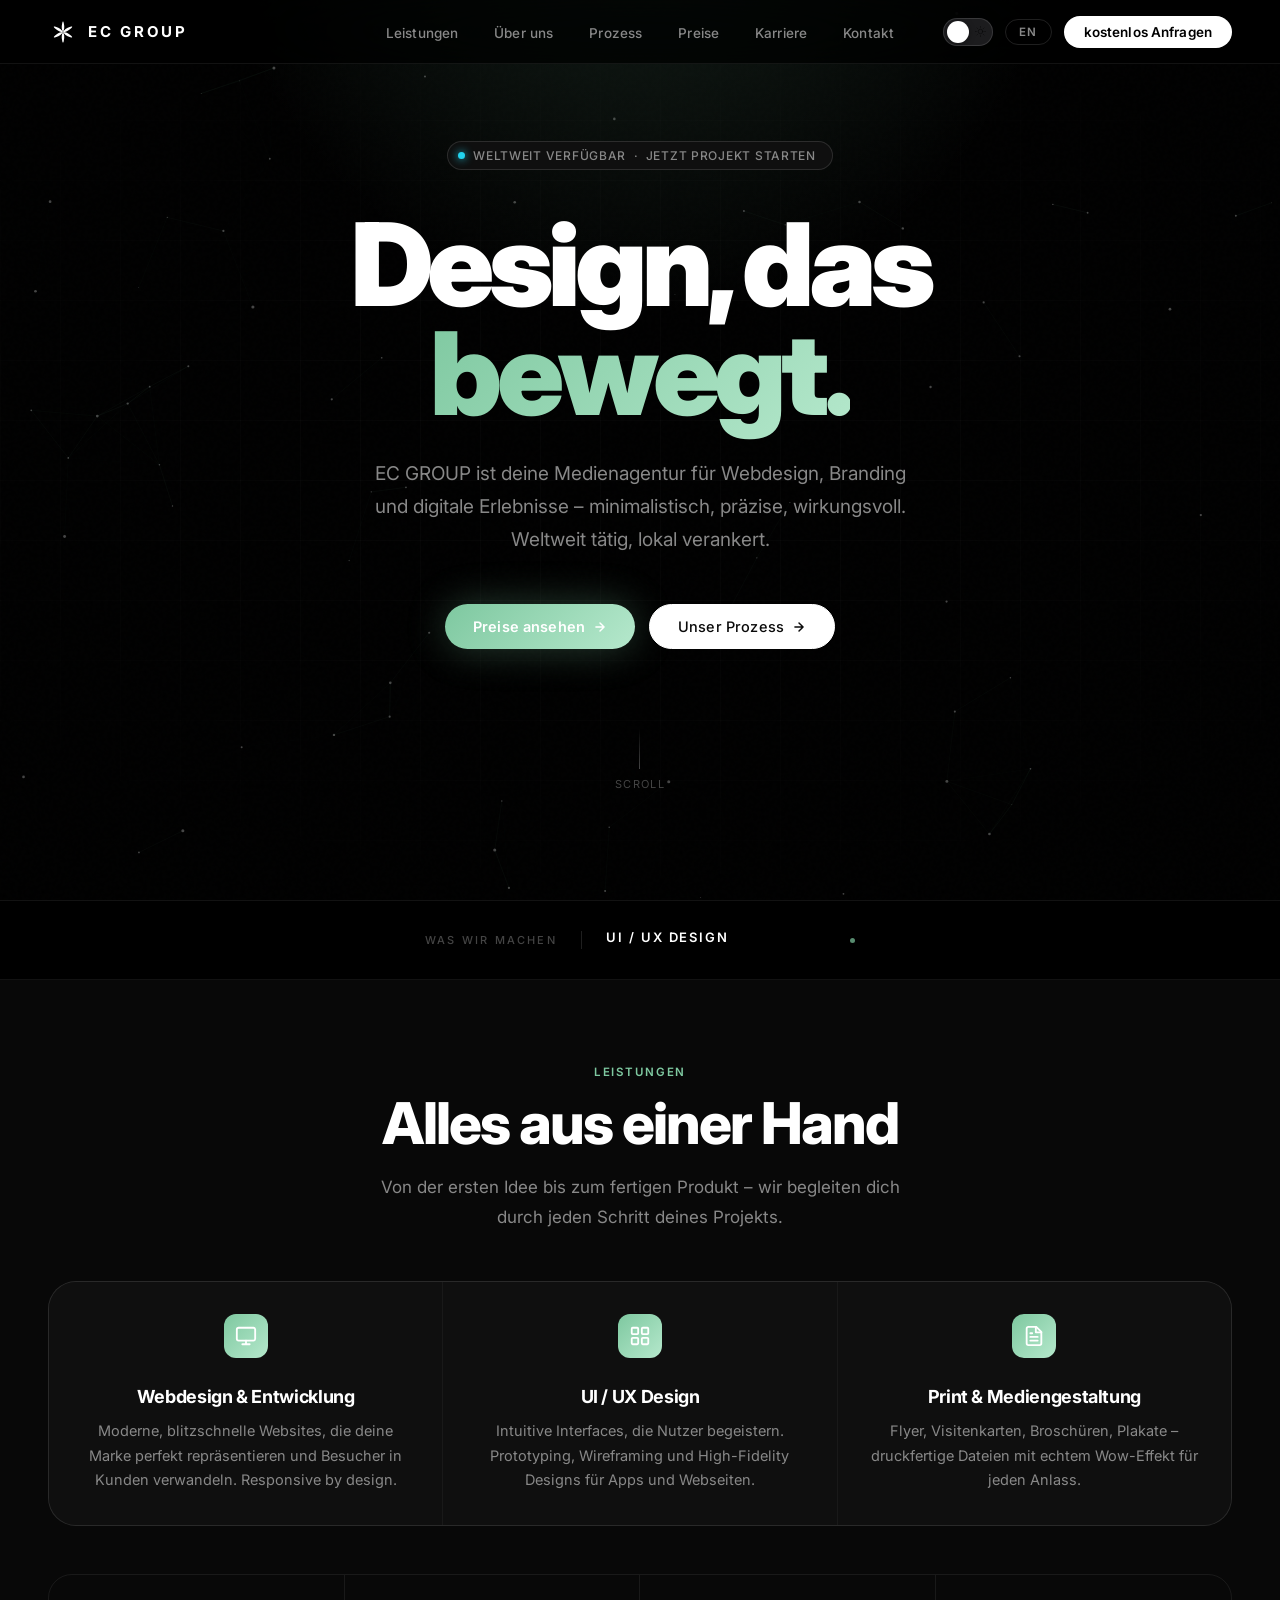
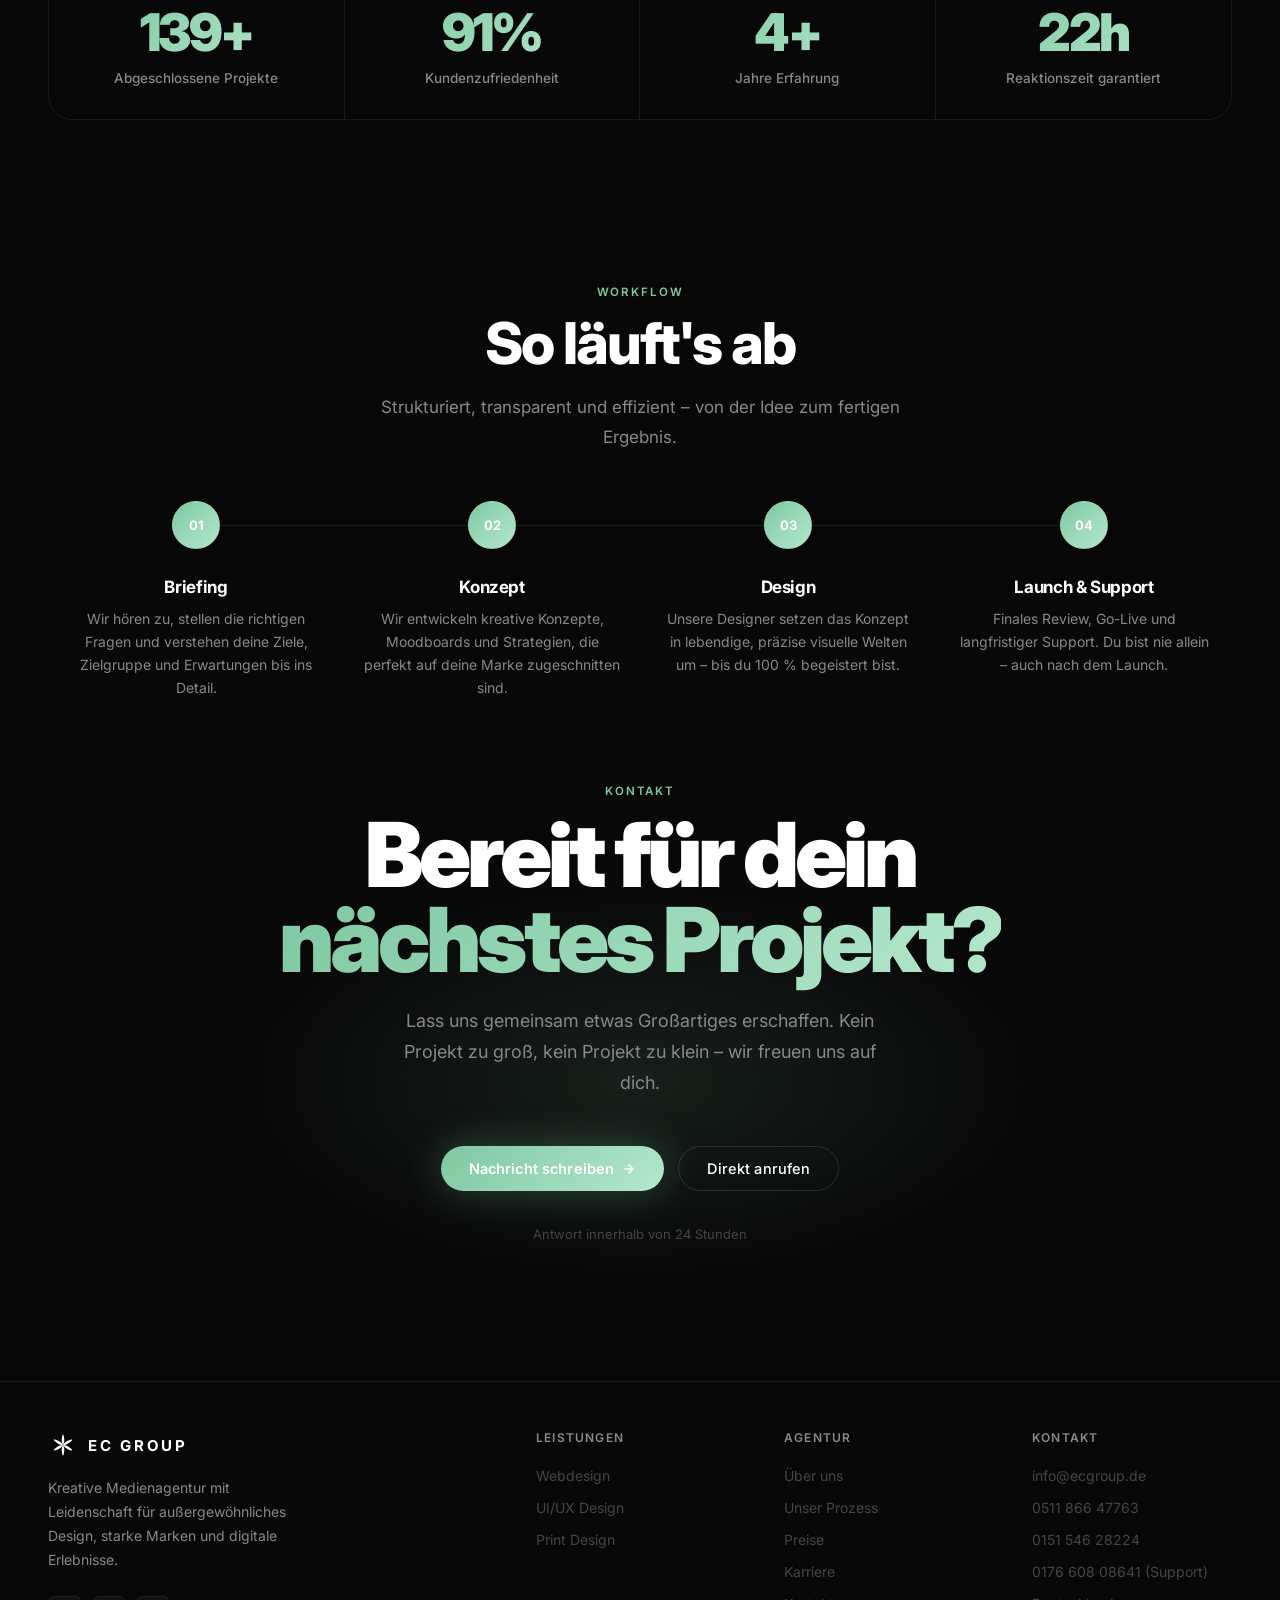
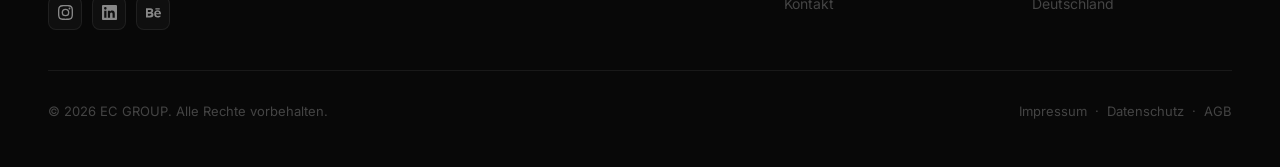
==== index.html @ 9dcc4865 "Fix cta-glow position:absolute on all remaining pages Same bug as prozess.html: .cta-section > * { p" ====
<!DOCTYPE html>
<html lang="de">
<head>
  <meta charset="UTF-8">
  <meta name="viewport" content="width=device-width, initial-scale=1.0">
  <title>EC GROUP – Kreative Medienagentur</title>
  <link rel="preconnect" href="https://fonts.googleapis.com">
  <link rel="preconnect" href="https://fonts.gstatic.com" crossorigin>
  <link href="https://fonts.googleapis.com/css2?family=Inter:ital,opsz,wght@0,14..32,300;0,14..32,400;0,14..32,500;0,14..32,600;0,14..32,700;0,14..32,800;0,14..32,900;1,14..32,400&display=swap" rel="stylesheet">
  <style>
    :root {
      --bg:        #000000;
      --bg2:       #080808;
      --surface:   #0f0f0f;
      --surface2:  #161616;
      --border:    rgba(255,255,255,0.07);
      --border2:   rgba(255,255,255,0.12);
      --text:      #ffffff;
      --text2:     #888888;
      --text3:     #444444;
      --accent:    #7ec8a0;
      --accent2:   #b5e8cc;
      --gradient:  linear-gradient(135deg, #7ec8a0 0%, #b5e8cc 100%);
      --glow:      rgba(126,200,160,0.15);
    }

    *, *::before, *::after { margin: 0; padding: 0; box-sizing: border-box; }
    html { scroll-behavior: smooth; font-size: 16px; }

    body {
      font-family: 'Inter', -apple-system, BlinkMacSystemFont, sans-serif;
      background: var(--bg);
      color: var(--text);
      overflow-x: hidden;
      min-width: 320px;
      -webkit-font-smoothing: antialiased;
    }

    /* ─── NAV ─────────────────────────────────────────────── */
    nav {
      position: fixed; top: 0; left: 0; right: 0; z-index: 1000;
      display: flex; align-items: center; justify-content: space-between;
      padding: 0 48px; height: 64px;
      background: rgba(0,0,0,0.75);
      backdrop-filter: blur(24px) saturate(180%);
      -webkit-backdrop-filter: blur(24px) saturate(180%);
      border-bottom: 1px solid var(--border);
      transition: background 0.3s ease;
    }

    .nav-logo {
      display: flex; align-items: center; gap: 10px;
      text-decoration: none; color: var(--text);
    }
    .nav-logo-icon { width: 30px; height: 30px; flex-shrink: 0; }
    .nav-logo-text {
      font-size: 15px; font-weight: 700;
      letter-spacing: 0.18em; text-transform: uppercase;
    }

    .nav-links {
      display: flex; gap: 36px; list-style: none;
      position: absolute; left: 50%; transform: translateX(-50%);
    }
    .nav-links a {
      color: var(--text2); text-decoration: none;
      font-size: 13.5px; font-weight: 500; letter-spacing: 0.01em;
      transition: color 0.2s;
    }
    .nav-links a:hover { color: var(--text); }

    .nav-right { display: flex; align-items: center; gap: 12px; }

    .nav-cta {
      display: inline-flex; align-items: center; gap: 6px;
      background: var(--text); color: var(--bg);
      padding: 8px 20px; border-radius: 999px;
      font-size: 13.5px; font-weight: 600; letter-spacing: 0.01em;
      text-decoration: none; transition: opacity 0.2s;
    }
    .nav-cta:hover { opacity: 0.85; }

    /* ─── HERO ────────────────────────────────────────────── */
    .hero {
      min-height: 100vh; display: flex; flex-direction: column;
      align-items: center; justify-content: center;
      text-align: center; padding: 96px 48px 64px;
      position: relative; overflow: hidden;
    }

    .hero-noise {
      position: absolute; inset: 0; pointer-events: none;
      background-image: url("data:image/svg+xml,%3Csvg viewBox='0 0 256 256' xmlns='http://www.w3.org/2000/svg'%3E%3Cfilter id='noise'%3E%3CfeTurbulence type='fractalNoise' baseFrequency='0.9' numOctaves='4' stitchTiles='stitch'/%3E%3C/filter%3E%3Crect width='100%25' height='100%25' filter='url(%23noise)' opacity='0.03'/%3E%3C/svg%3E");
      opacity: 0.4;
    }

    .hero-glow {
      position: absolute; top: -20%; left: 50%; transform: translateX(-50%);
      width: 900px; height: 500px; pointer-events: none;
      background: radial-gradient(ellipse at 50% 0%, rgba(126,200,160,0.18) 0%, transparent 70%);
    }

    .hero-grid-lines {
      position: absolute; inset: 0; pointer-events: none;
      background-image:
        linear-gradient(rgba(255,255,255,0.02) 1px, transparent 1px),
        linear-gradient(90deg, rgba(255,255,255,0.02) 1px, transparent 1px);
      background-size: 60px 60px;
      mask-image: radial-gradient(ellipse 80% 60% at 50% 50%, black 30%, transparent 100%);
    }

    .hero-badge {
      position: relative; z-index: 1;
      display: inline-flex; align-items: center; gap: 8px;
      background: var(--surface); border: 1px solid var(--border2);
      border-radius: 999px; padding: 6px 16px 6px 10px;
      font-size: 12px; font-weight: 500; color: var(--text2);
      letter-spacing: 0.06em; text-transform: uppercase;
      margin-bottom: 40px;
    }
    .badge-dot {
      width: 7px; height: 7px; border-radius: 50%; background: #22d3ee;
      box-shadow: 0 0 8px #22d3ee;
      animation: blink 2.5s ease-in-out infinite;
    }
    @keyframes blink { 0%,100% { opacity: 1; } 50% { opacity: 0.3; } }

    .hero h1 {
      position: relative; z-index: 1;
      font-size: clamp(52px, 9vw, 130px);
      font-weight: 900; line-height: 0.95;
      letter-spacing: -0.045em;
      margin-bottom: 28px;
    }

    .gradient-text {
      background: var(--gradient);
      -webkit-background-clip: text; -webkit-text-fill-color: transparent;
      background-clip: text;
    }

    .hero-sub {
      position: relative; z-index: 1;
      font-size: clamp(16px, 1.8vw, 19px); color: var(--text2);
      max-width: 560px; line-height: 1.75;
      margin-bottom: 48px; font-weight: 400;
    }

    .hero-actions {
      position: relative; z-index: 1;
      display: flex; gap: 14px; flex-wrap: wrap; justify-content: center;
    }

    .btn-primary {
      display: inline-flex; align-items: center; gap: 8px;
      background: var(--gradient); color: #fff;
      border: none; padding: 13px 28px; border-radius: 999px;
      font-size: 14.5px; font-weight: 600; letter-spacing: 0.01em;
      cursor: pointer; text-decoration: none;
      transition: opacity 0.2s, transform 0.2s;
      box-shadow: 0 0 40px rgba(126,200,160,0.3);
    }
    .btn-primary:hover { opacity: 0.85; transform: translateY(-2px); }

    .btn-ghost {
      display: inline-flex; align-items: center; gap: 8px;
      background: transparent; color: var(--text);
      border: 1px solid var(--border2); padding: 13px 28px; border-radius: 999px;
      font-size: 14.5px; font-weight: 500; letter-spacing: 0.01em;
      cursor: pointer; text-decoration: none;
      transition: border-color 0.2s, transform 0.2s;
    }
    .btn-ghost:hover { border-color: rgba(255,255,255,0.35); transform: translateY(-2px); }

    .hero-scroll {
      position: relative; z-index: 1;
      margin-top: 80px; display: flex; flex-direction: column;
      align-items: center; gap: 8px; color: var(--text3);
      font-size: 11px; letter-spacing: 0.12em; text-transform: uppercase;
    }
    .scroll-line {
      width: 1px; height: 40px;
      background: linear-gradient(to bottom, transparent, var(--text3));
      animation: scroll-pulse 2s ease-in-out infinite;
    }
    @keyframes scroll-pulse { 0%,100% { opacity: 0.5; } 50% { opacity: 1; } }

    /* ─── SERVICE CYCLER ─────────────────────────────────── */
    .service-cycler {
      border-top: 1px solid var(--border);
      border-bottom: 1px solid var(--border);
      padding: 28px 48px;
      background: var(--bg);
      display: flex; align-items: center; justify-content: center; gap: 24px;
    }
    .cycler-label {
      font-size: 11px; font-weight: 500; letter-spacing: 0.2em;
      text-transform: uppercase; color: var(--text3); flex-shrink: 0;
    }
    .cycler-divider {
      width: 1px; height: 18px; background: var(--border2); flex-shrink: 0;
    }
    .cycler-stage {
      height: 22px; overflow: visible; position: relative; min-width: 220px;
      perspective: 400px;
    }
    .cycler-word {
      position: absolute; left: 0; right: 0;
      font-size: 13px; font-weight: 600; letter-spacing: 0.15em;
      text-transform: uppercase; color: var(--text);
      opacity: 0; transform: translateZ(-80px) scale(0.6);
      transition: opacity 0.55s ease, transform 0.55s ease;
    }
    .cycler-word.active {
      opacity: 1; transform: translateZ(0) scale(1);
    }
    .cycler-word.exit {
      opacity: 0; transform: translateZ(-80px) scale(0.6);
    }
    .cycler-dot {
      width: 5px; height: 5px; border-radius: 50%;
      background: var(--accent); flex-shrink: 0; opacity: 0.7;
    }

    /* ─── SECTIONS COMMON ─────────────────────────────────── */
    .section { padding: 80px 48px; }
    .section-dark { background: var(--bg2); }

    .section-label {
      display: inline-block; font-size: 11.5px; font-weight: 600;
      letter-spacing: 0.16em; text-transform: uppercase; color: var(--accent);
      margin-bottom: 14px;
    }

    .section-title {
      font-size: clamp(34px, 4.5vw, 60px); font-weight: 800;
      letter-spacing: -0.035em; line-height: 1.05; margin-bottom: 20px;
    }
    .section-sub {
      font-size: 17px; color: var(--text2);
      max-width: 560px; line-height: 1.75;
    }
    .section-header { margin-bottom: 48px; }
    .section-header.center { text-align: center; }
    .section-header.center .section-sub { margin: 0 auto; }

    /* ─── SERVICES ────────────────────────────────────────── */
    .services-grid {
      display: grid;
      grid-template-columns: repeat(3, 1fr);
      gap: 1px;
      background: var(--border);
      border: 1px solid var(--border);
      border-radius: 28px;
      overflow: hidden;
    }

    .service-card {
      background: var(--surface); padding: 32px;
      transition: background 0.25s;
      text-align: center;
    }
    .service-card:hover { background: var(--surface2); }

    .svc-icon {
      width: 44px; height: 44px; border-radius: 12px;
      background: var(--gradient); margin-bottom: 28px;
      display: flex; align-items: center; justify-content: center;
      margin-left: auto; margin-right: auto;
    }
    .svc-icon svg {
      width: 22px; height: 22px;
      stroke: #fff; fill: none; stroke-width: 2;
      stroke-linecap: round; stroke-linejoin: round;
    }
    .service-card h3 {
      font-size: 18px; font-weight: 700; letter-spacing: -0.02em;
      margin-bottom: 12px;
    }
    .service-card p {
      font-size: 14.5px; color: var(--text2); line-height: 1.7;
    }

    .svc-dots { display: none; }

    /* ─── STATS ───────────────────────────────────────────── */
    .stats-row {
      display: grid; grid-template-columns: repeat(4, 1fr);
      border: 1px solid var(--border); border-radius: 24px;
      overflow: hidden; margin-top: 48px;
    }
    .stat-box {
      padding: 32px; text-align: center;
      border-right: 1px solid var(--border);
    }
    .stat-box:last-child { border-right: none; }
    .stat-num {
      display: block; font-size: 52px; font-weight: 900;
      letter-spacing: -0.05em; line-height: 1;
      background: var(--gradient); -webkit-background-clip: text;
      -webkit-text-fill-color: transparent; background-clip: text;
      margin-bottom: 8px;
    }
    .stat-lbl { font-size: 13.5px; color: var(--text2); font-weight: 500; }

    /* ─── ABOUT ───────────────────────────────────────────── */
    .about-wrap {
      display: grid; grid-template-columns: 1fr 1fr;
      gap: 64px; align-items: center;
    }

    .about-visual {
      aspect-ratio: 1; border-radius: 32px;
      background: var(--surface); border: 1px solid var(--border);
      display: flex; align-items: center; justify-content: center;
      position: relative; overflow: hidden;
    }
    .about-glow {
      position: absolute; inset: 0;
      background: radial-gradient(circle at 50% 50%, var(--glow), transparent 70%);
    }
    .about-logo-big {
      position: relative; z-index: 1;
      animation: spin-slow 30s linear infinite;
    }
    @keyframes spin-slow { to { transform: rotate(360deg); } }

    .checkmark-list { list-style: none; margin-top: 36px; }
    .checkmark-list li {
      display: flex; align-items: flex-start; gap: 14px;
      padding: 15px 0; border-bottom: 1px solid var(--border);
      font-size: 15px; color: var(--text2); line-height: 1.5;
    }
    .checkmark-list li:last-child { border-bottom: none; }
    .check-icon {
      flex-shrink: 0; width: 20px; height: 20px; border-radius: 50%;
      background: var(--gradient); display: flex; align-items: center; justify-content: center;
      margin-top: 1px;
    }
    .check-icon svg { width: 10px; height: 10px; stroke: #fff; fill: none; stroke-width: 3; }

    /* ─── PROCESS ─────────────────────────────────────────── */
    .process-row {
      display: grid; grid-template-columns: repeat(4, 1fr);
      position: relative; gap: 0;
    }
    .process-line {
      position: absolute; top: 24px;
      left: calc(12.5%); right: calc(12.5%);
      height: 1px; background: var(--border); z-index: 0;
    }
    .process-step { text-align: center; padding: 0 20px; }
    .step-num {
      width: 48px; height: 48px; border-radius: 50%;
      border: 1px solid var(--border2); background: var(--bg2);
      display: flex; align-items: center; justify-content: center;
      margin: 0 auto 28px; font-size: 13px; font-weight: 700;
      position: relative; z-index: 1; transition: all 0.3s;
    }
    .step-num.lit { background: var(--gradient); border-color: transparent; }
    .process-step:hover .step-num { background: var(--gradient); border-color: transparent; }
    .process-step h3 { font-size: 17px; font-weight: 700; margin-bottom: 10px; letter-spacing: -0.02em; }
    .process-step p { font-size: 14px; color: var(--text2); line-height: 1.65; }

    /* ─── PORTFOLIO TEASER ────────────────────────────────── */
    .portfolio-grid {
      display: grid; grid-template-columns: repeat(3, 1fr);
      gap: 16px;
    }
    .portfolio-card {
      border-radius: 20px; overflow: hidden; position: relative;
      background: var(--surface); border: 1px solid var(--border);
      aspect-ratio: 4/3; display: flex; align-items: flex-end;
      transition: transform 0.3s, border-color 0.3s;
    }
    .portfolio-card:hover { transform: translateY(-4px); border-color: var(--border2); }
    .portfolio-card-bg {
      position: absolute; inset: 0;
      display: flex; align-items: center; justify-content: center;
    }
    .portfolio-card-overlay {
      position: absolute; inset: 0;
      background: linear-gradient(to top, rgba(0,0,0,0.85) 0%, transparent 60%);
    }
    .portfolio-card-info {
      position: relative; z-index: 1; padding: 24px;
    }
    .portfolio-card-info h3 { font-size: 16px; font-weight: 700; margin-bottom: 4px; }
    .portfolio-card-info span { font-size: 12.5px; color: var(--text2); }

    .port-icon { opacity: 0.06; }
    .port-icon svg { width: 180px; height: 180px; }

    /* Colored bg accents per card */
    .pc1 {
      background: #0f0c29;
      background-image: url('https://image.thum.io/get/width/1200/crop/800/https://kelneo.de');
      background-size: cover;
      background-position: center top;
    }
    .pc2 {
      background: #0a0a0a;
      background-image: url('https://image.thum.io/get/width/1200/crop/800/https://okeymate.app');
      background-size: cover;
      background-position: center top;
    }
    .pc3 {
      background: #050505;
      background-image: url('https://s.wordpress.com/mshots/v1/https%3A%2F%2Feneshome-arch.github.io%2Fec-group%2F?w=1200&h=800');
      background-size: cover;
      background-position: center top;
    }
    .pc4 {
      background: #0a0a0a;
      background-image: url('https://s.wordpress.com/mshots/v1/https%3A%2F%2Feneshome-arch.github.io%2Fmayca-webseite%2F?w=1200&h=800');
      background-size: cover;
      background-position: center top;
    }
    .pc5 { background: linear-gradient(135deg, #050b0f, #0a1628); }
    .pc6 { background: linear-gradient(135deg, #0f0a0a, #1a0d0d); }

    /* ─── CTA BANNER ──────────────────────────────────────── */
    .cta-banner {
      text-align: center; position: relative; overflow: hidden;
      padding: 0px 48px 88px;
    }
    .cta-glow {
      position: absolute !important; top: 50%; left: 50%; transform: translate(-50%,-50%);
      width: 800px; height: 400px; pointer-events: none;
      background: radial-gradient(ellipse at center, rgba(126,200,160,0.12), transparent 70%);
    }
    .cta-banner > * { position: relative; z-index: 1; }
    .cta-banner h2 {
      font-size: clamp(44px, 7vw, 96px); font-weight: 900;
      letter-spacing: -0.045em; line-height: 0.95; margin-bottom: 24px;
    }
    .cta-banner p {
      font-size: 18px; color: var(--text2); max-width: 480px;
      margin: 0 auto 48px; line-height: 1.7;
    }
    .cta-btns { display: flex; gap: 14px; justify-content: center; flex-wrap: wrap; }
    .cta-hint {
      margin-top: 32px !important;
      font-size: 13px !important; color: var(--text3) !important;
      max-width: none !important;
    }

    /* ─── FOOTER ──────────────────────────────────────────── */
    footer {
      border-top: 1px solid var(--border); background: var(--bg2);
      padding: 48px;
    }
    .footer-top {
      display: grid; grid-template-columns: 2.2fr 1fr 1fr 1fr;
      gap: 48px; margin-bottom: 40px;
    }
    .footer-brand-desc {
      font-size: 14px; color: var(--text2); line-height: 1.7;
      margin-top: 16px; max-width: 260px;
    }
    .footer-socials { display: flex; gap: 10px; margin-top: 24px; }
    .social-link {
      width: 34px; height: 34px; border-radius: 8px;
      border: 1px solid var(--border); background: var(--surface);
      display: flex; align-items: center; justify-content: center;
      color: var(--text2); text-decoration: none;
      transition: border-color 0.2s, color 0.2s;
    }
    .social-link:hover { border-color: var(--border2); color: var(--text); }
    .social-link svg { width: 15px; height: 15px; fill: currentColor; }

    .footer-col-title {
      font-size: 12px; font-weight: 600; letter-spacing: 0.1em;
      text-transform: uppercase; color: var(--text2); margin-bottom: 20px;
    }
    .footer-col ul { list-style: none; }
    .footer-col li { margin-bottom: 12px; }
    .footer-col a {
      color: var(--text3); text-decoration: none; font-size: 14px;
      transition: color 0.2s;
    }
    .footer-col a:hover { color: var(--text); }

    .footer-bottom {
      border-top: 1px solid var(--border); padding-top: 32px;
      display: flex; justify-content: space-between; align-items: center;
    }
    .footer-bottom p { font-size: 13px; color: var(--text3); }
    .footer-bottom a { color: var(--text3); text-decoration: none; transition: color 0.2s; }
    .footer-bottom a:hover { color: var(--text); }

    /* ─── SCROLL ANIMATIONS ───────────────────────────────── */
    .reveal {
      opacity: 0; transform: translateY(28px);
      transition: opacity 0.7s ease, transform 0.7s ease;
    }
    .reveal.in { opacity: 1; transform: none; }
    .reveal-delay-1 { transition-delay: 0.1s; }
    .reveal-delay-2 { transition-delay: 0.2s; }
    .reveal-delay-3 { transition-delay: 0.3s; }
    .reveal-delay-4 { transition-delay: 0.4s; }
    .reveal-delay-5 { transition-delay: 0.5s; }
    .reveal-delay-6 { transition-delay: 0.6s; }

    /* ─── MOBILE ──────────────────────────────────────────── */
    @media (max-width: 900px) {
      nav { padding: 0 24px; }
      .nav-links { display: none; }
      .nav-hamburger { display: flex !important; }
      .nav-cta { display: none; }
      .section { padding: 60px 24px; }
      .hero { padding: 80px 24px 48px; }
      .services-grid {
        display: flex;
        flex-direction: row;
        gap: 0;
        background: none;
        border: none;
        border-radius: 0;
        overflow-x: auto;
        scroll-snap-type: x mandatory;
        -webkit-overflow-scrolling: touch;
        scrollbar-width: none;
        padding: 0 20px 4px;
        width: 100vw;
        position: relative;
        left: 50%;
        transform: translateX(-50%);
      }
      .services-grid::-webkit-scrollbar { display: none; }
      .service-card {
        flex: 0 0 calc(100vw - 60px);
        scroll-snap-align: center;
        border: 1px solid var(--border);
        border-radius: 20px;
        margin-right: 12px;
        padding: 28px 24px;
        opacity: 0;
        transform: translateX(32px);
        transition: opacity 0.5s ease, transform 0.5s ease, background 0.25s;
      }
      .service-card:last-child { margin-right: 20px; }
      .service-card.svc-visible {
        opacity: 1;
        transform: translateX(0);
      }
      .service-card.svc-visible:nth-child(2) { transition-delay: 0.1s; }
      .service-card.svc-visible:nth-child(3) { transition-delay: 0.2s; }
      .svc-dots {
        display: flex;
        justify-content: center;
        gap: 7px;
        margin-top: 20px;
      }
      .svc-dot {
        width: 6px; height: 6px; border-radius: 50%;
        background: var(--border2);
        transition: background 0.3s, width 0.3s, box-shadow 0.3s;
        cursor: pointer;
      }
      .svc-dot.active {
        width: 20px;
        border-radius: 3px;
        background: linear-gradient(90deg, #7ec8a0, #b5e8cc);
        box-shadow: 0 0 8px rgba(126,200,160,0.5);
      }
      .stats-row { grid-template-columns: repeat(2,1fr); }
      .stat-box:nth-child(2) { border-right: none; }
      .stat-box:nth-child(1),
      .stat-box:nth-child(2) { border-bottom: 1px solid var(--border); }
      .about-wrap { grid-template-columns: 1fr; gap: 48px; }
      .process-row { grid-template-columns: 1fr 1fr; gap: 48px; }
      .process-line { display: none; }
      .portfolio-grid { grid-template-columns: 1fr 1fr; }
      .footer-top { grid-template-columns: 1fr 1fr; }
      .footer-bottom { flex-direction: column; gap: 12px; text-align: center; }
      footer { padding: 40px 24px 24px; }
      .cta-banner { padding: 64px 24px; }
      .service-cycler { padding: 20px 24px; gap: 16px; }
      .cycler-label { font-size: 10px; letter-spacing: 0.14em; }
      .cycler-stage { min-width: 180px; }
    }
    @media (max-width: 540px) {
      body { overflow-x: hidden; }
      .portfolio-grid { grid-template-columns: 1fr; }
      .footer-top { grid-template-columns: 1fr; }
      /* Stats: 2×2 grid on mobile */
      .stats-row { grid-template-columns: repeat(2, 1fr); }
      .stat-box { border-right: 1px solid var(--border) !important; border-bottom: none !important; }
      .stat-box:nth-child(2) { border-right: none !important; }
      .stat-box:nth-child(1),
      .stat-box:nth-child(2) { border-bottom: 1px solid var(--border) !important; }
      .stat-box:last-child { border-right: 1px solid var(--border) !important; }
      nav { padding: 0 16px; }
      .section { padding: 48px 20px; }
      .hero { padding: 80px 20px 40px; }
      .section-title { font-size: clamp(24px, 7vw, 34px); }
      .section-sub { font-size: 15px; }
      .stat-num { font-size: 36px; }
      .stat-box { padding: 20px 12px; }
      .stat-lbl { font-size: 12px; }
      .process-row { grid-template-columns: 1fr; gap: 28px; }
      .process-step { padding: 0 8px; }
      .service-card { padding: 22px 18px; }
      .cta-banner { padding: 48px 20px; }
      .cta-banner h2 { font-size: clamp(32px, 9vw, 48px); }
      .cta-banner p { font-size: 15px; margin-bottom: 32px; }
      .cta-btns { flex-direction: column; align-items: center; gap: 10px; }
      .btn-primary, .btn-ghost { width: 100%; max-width: 280px; text-align: center; padding: 14px 20px; justify-content: center; }
      .hero-actions { flex-direction: column; align-items: center; gap: 10px; width: 100%; }
      .hero-actions .btn-primary,
      .hero-actions .btn-ghost { width: 100%; max-width: 300px; justify-content: center; text-align: center; }
      footer { padding: 32px 20px 20px; }
      .footer-top { gap: 28px; }
      .ticker-item { padding: 0 20px; }
      .ticker::before, .ticker::after { width: 40px; }
      .portfolio-card { aspect-ratio: 3/2; }
      /* Service cycler: hide label on very small screens */
      .service-cycler { padding: 14px 20px; gap: 10px; }
      .cycler-label, .cycler-divider { display: none; }
      .cycler-stage { min-width: 0; width: 100%; text-align: center; }
    }

    @media (max-width: 390px) {
      .hero h1 { letter-spacing: -0.035em; }
      .stat-num { font-size: 30px; }
      .stat-lbl { font-size: 11px; }
      .stat-box { padding: 16px 8px; }
      .footer-top { gap: 20px; }
    }

    @media (hover: none) {
      .btn-primary:hover, .btn-ghost:hover { transform: none; }
      .portfolio-card:hover { transform: none; }
      .service-card:hover { background: var(--surface); }
      .process-step:hover .step-num { background: var(--bg2); border-color: var(--border2); }
      .process-step:hover .step-num.lit { background: var(--gradient); border-color: transparent; }
    }

    /* ─── HERO CANVAS ─────────────────────────────────── */
    #heroCanvas {
      position: absolute; inset: 0;
      width: 100%; height: 100%;
      pointer-events: none; z-index: 0;
      opacity: 0.6;
    }

    /* ─── PORTFOLIO OVERLAY ───────────────────────────── */
    .portfolio-card::after {
      content: 'Projekt ansehen ↗';
      position: absolute; inset: 0; z-index: 4;
      display: flex; align-items: center; justify-content: center;
      font-size: 13px; font-weight: 600; letter-spacing: 0.08em;
      color: #fff; text-transform: uppercase;
      background: rgba(126,200,160,0.18);
      backdrop-filter: blur(6px);
      opacity: 0;
      transition: opacity 0.35s;
    }
    .portfolio-card:hover::after { opacity: 1; }

    /* ─── LIGHT THEME ─────────────────────────────────── */
    [data-theme="light"] {
      --bg: #f0faf5; --bg2: #e3f5eb; --surface: #d4eddf; --surface2: #c5e6d3;
      --border: rgba(0,80,40,0.1); --border2: rgba(0,80,40,0.18);
      --text: #0a2118; --text2: #3a6b52; --text3: #7aab90;
      --glow: rgba(126,200,160,0.12);
    }
    [data-theme="light"] nav { background: rgba(240,250,245,0.88) !important; border-bottom-color: rgba(0,80,40,0.1); }
    [data-theme="light"] .nav-cta { background: #0a0a0a; color: #fff; }
    [data-theme="light"] .nav-logo-icon path,
    [data-theme="light"] .about-logo-big path,
    [data-theme="light"] footer .nav-logo-icon path { fill: #0a0a0a; }
    [data-theme="light"] .nav-logo-text { color: #0a0a0a; }
    [data-theme="light"] .nav-links a { color: #555; }
    [data-theme="light"] .portfolio-card::after { color: #fff; }
    [data-theme="light"] .hero-scroll { color: #aaa; }
    [data-theme="light"] .scroll-line { background: linear-gradient(to bottom, transparent, #aaa); }
    [data-theme="light"] footer p,
    [data-theme="light"] footer a { color: #999; }
    [data-theme="light"] footer a:hover { color: #0a0a0a; }
    [data-theme="light"] .hero-grid-lines {
      background-image: linear-gradient(rgba(0,0,0,0.04) 1px,transparent 1px),linear-gradient(90deg,rgba(0,0,0,0.04) 1px,transparent 1px);
    }
    [data-theme="light"] .btn-ghost { color: #0a0a0a; border-color: rgba(0,0,0,0.2); }
    [data-theme="light"] .btn-ghost:hover { border-color: rgba(0,0,0,0.45); }
    [data-theme="light"] .service-cycler { background: var(--bg); border-color: var(--border); }
    [data-theme="light"] .social-link { background: var(--surface); border-color: var(--border); }

    /* ─── TOGGLE SWITCH ────────────────────────────────── */
    .theme-toggle { cursor: pointer; display: flex; align-items: center; }
    .theme-toggle input { display: none; }
    .toggle-track {
      width: 50px; height: 28px; background: #1c1c1e;
      border: 1.5px solid rgba(255,255,255,0.13); border-radius: 999px;
      position: relative; transition: background 0.35s, border-color 0.35s;
      display: flex; align-items: center;
    }
    .toggle-thumb {
      width: 22px; height: 22px; border-radius: 50%; background: #fff;
      position: absolute; left: 3px;
      transition: transform 0.35s cubic-bezier(.34,1.56,.64,1);
      box-shadow: 0 1px 6px rgba(0,0,0,0.4);
    }
    .theme-toggle input:checked ~ .toggle-track { background: #e5e5ea; border-color: rgba(0,0,0,0.1); }
    .theme-toggle input:checked ~ .toggle-track .toggle-thumb { transform: translateX(21px); background: #1c1c1e; }
    .toggle-icons {
      position: absolute; inset: 0; display: flex; align-items: center;
      justify-content: space-between; padding: 0 6px; pointer-events: none;
    }
    .t-moon { width: 11px; height: 11px; stroke: rgba(255,255,255,0.6); fill: none; stroke-width: 2; stroke-linecap: round; }
    .t-sun  { width: 11px; height: 11px; stroke: rgba(0,0,0,0.45);      fill: none; stroke-width: 2; stroke-linecap: round; }
  
    /* ─── LANG TOGGLE ────────────────────────────────── */
    .lang-toggle {
      background: transparent; border: 1px solid var(--border2);
      color: var(--text2); padding: 5px 13px; border-radius: 999px;
      font-size: 11.5px; font-weight: 600; letter-spacing: 0.1em;
      cursor: pointer; transition: color 0.2s, border-color 0.2s;
      font-family: inherit;
    }
    .lang-toggle:hover { color: var(--text); border-color: var(--text3); }

    /* ─── MOBILE MENU ─────────────────────────────────── */
    .nav-hamburger {
      display: none;
      flex-direction: column;
      justify-content: center;
      align-items: flex-end;
      gap: 5px;
      cursor: pointer;
      background: var(--surface);
      border: 1px solid var(--border2);
      padding: 9px 10px;
      border-radius: 10px;
      position: relative;
      transition: box-shadow 0.25s, border-color 0.25s, background 0.25s;
      overflow: hidden;
    }
    .nav-hamburger::after {
      content: "";
      position: absolute;
      inset: 0;
      background: var(--gradient);
      opacity: 0;
      transition: opacity 0.25s;
      border-radius: inherit;
      z-index: 0;
    }
    .nav-hamburger:hover {
      border-color: transparent;
      box-shadow: 0 0 18px rgba(126,200,160,0.45), 0 0 4px rgba(126,200,160,0.2);
    }
    .nav-hamburger:hover::after { opacity: 0.12; }
    .nav-hamburger span {
      display: block;
      height: 1.5px;
      background: linear-gradient(90deg, #7ec8a0, #b5e8cc);
      border-radius: 2px;
      transition: transform 0.32s cubic-bezier(.16,1,.3,1), opacity 0.25s, width 0.25s;
      transform-origin: center;
      position: relative;
      z-index: 1;
    }
    .nav-hamburger span:nth-child(1) { width: 14px; }
    .nav-hamburger span:nth-child(2) { width: 22px; }
    .nav-hamburger span:nth-child(3) { width: 18px; }
    .nav-hamburger:hover span { width: 22px; }
    .nav-hamburger.open span:nth-child(1) { width: 22px; transform: translateY(6.5px) rotate(45deg); }
    .nav-hamburger.open span:nth-child(2) { opacity: 0; transform: scaleX(0); }
    .nav-hamburger.open span:nth-child(3) { width: 22px; transform: translateY(-6.5px) rotate(-45deg); }
    .nav-hamburger.open { border-color: rgba(126,200,160,0.4); box-shadow: 0 0 20px rgba(126,200,160,0.3); }
    .nav-hamburger.open::after { opacity: 0.1; }
    .mobile-menu {
      position: fixed; top: 64px; left: 0; right: 0;
      background: rgba(8,8,8,0.97);
      backdrop-filter: blur(24px) saturate(180%);
      -webkit-backdrop-filter: blur(24px) saturate(180%);
      border-bottom: 1px solid var(--border);
      z-index: 998;
      display: none; flex-direction: column;
      animation: mobileMenuIn 0.22s ease both;
    }
    .mobile-menu.open { display: flex; }
    @keyframes mobileMenuIn {
      from { opacity: 0; transform: translateY(-6px); }
      to   { opacity: 1; transform: translateY(0); }
    }
    .mobile-menu a {
      padding: 15px 28px;
      font-size: 15px; font-weight: 500; letter-spacing: 0.01em;
      color: var(--text2); text-decoration: none;
      border-bottom: 1px solid var(--border);
      transition: color 0.15s, background 0.15s;
      display: flex; align-items: center; justify-content: space-between;
    }
    .mobile-menu a::after { content: '→'; font-size: 13px; opacity: 0.4; transition: opacity 0.15s, transform 0.15s; }
    .mobile-menu a:hover { color: var(--text); background: var(--surface); }
    .mobile-menu a:hover::after { opacity: 1; transform: translateX(3px); }
    .mobile-menu a:last-child { border-bottom: none; }
    .mobile-menu-cta {
      margin: 16px 24px 20px !important;
      padding: 13px 20px !important;
      background: var(--text) !important; color: var(--bg) !important;
      border-radius: 999px !important; text-align: center !important;
      font-weight: 600 !important; border-bottom: none !important;
      justify-content: center !important;
    }
    .mobile-menu-cta::after { display: none !important; }
    [data-theme="light"] .mobile-menu { background: rgba(240,250,245,0.97); }
    [data-theme="light"] .mobile-menu-cta { background: #0a0a0a !important; color: #fff !important; }
    </style>
  <script>if(localStorage.getItem('ace-theme')==='light')document.documentElement.setAttribute('data-theme','light');</script>
</head>
<body>

<!-- ════════════════════ NAVIGATION ════════════════════ -->
<nav id="navbar">
  <a href="#home" class="nav-logo">
    <!-- EC GROUP — Bloom Mark (swap with logo-mark.svg to switch) -->
    <svg class="nav-logo-icon" viewBox="0 0 100 100" xmlns="http://www.w3.org/2000/svg">
      <g fill="white">
        <path d="M50,50 C46,43 44,34 47.5,20 C48.5,13 51.5,13 52.5,20 C56,34 54,43 50,50Z" transform="rotate(0,50,50)"/>
        <path d="M50,50 C46,43 44,34 47.5,20 C48.5,13 51.5,13 52.5,20 C56,34 54,43 50,50Z" transform="rotate(60,50,50)"/>
        <path d="M50,50 C46,43 44,34 47.5,20 C48.5,13 51.5,13 52.5,20 C56,34 54,43 50,50Z" transform="rotate(120,50,50)"/>
        <path d="M50,50 C46,43 44,34 47.5,20 C48.5,13 51.5,13 52.5,20 C56,34 54,43 50,50Z" transform="rotate(180,50,50)"/>
        <path d="M50,50 C46,43 44,34 47.5,20 C48.5,13 51.5,13 52.5,20 C56,34 54,43 50,50Z" transform="rotate(240,50,50)"/>
        <path d="M50,50 C46,43 44,34 47.5,20 C48.5,13 51.5,13 52.5,20 C56,34 54,43 50,50Z" transform="rotate(300,50,50)"/>
      </g>
    </svg>
    <span class="nav-logo-text">EC GROUP</span>
  </a>

  <ul class="nav-links">
    <li><a href="leistungen.html">Leistungen</a></li>
    <li><a href="ueber-uns.html">Über uns</a></li>
    <li><a href="prozess.html">Prozess</a></li>
    <li><a href="preise.html">Preise</a></li>
    <li><a href="karriere.html">Karriere</a></li>
    <li><a href="#contact">Kontakt</a></li>
  </ul>

  <div class="nav-right">
    <label class="theme-toggle" aria-label="Theme umschalten">
      <input type="checkbox" id="themeToggle">
      <span class="toggle-track">
        <span class="toggle-icons">
          <svg class="t-moon" viewBox="0 0 24 24"><path d="M21 12.79A9 9 0 1 1 11.21 3 7 7 0 0 0 21 12.79z"/></svg>
          <svg class="t-sun" viewBox="0 0 24 24"><circle cx="12" cy="12" r="5"/><line x1="12" y1="1" x2="12" y2="3"/><line x1="12" y1="21" x2="12" y2="23"/><line x1="4.22" y1="4.22" x2="5.64" y2="5.64"/><line x1="18.36" y1="18.36" x2="19.78" y2="19.78"/><line x1="1" y1="12" x2="3" y2="12"/><line x1="21" y1="12" x2="23" y2="12"/><line x1="4.22" y1="19.78" x2="5.64" y2="18.36"/><line x1="18.36" y1="5.64" x2="19.78" y2="4.22"/></svg>
        </span>
        <span class="toggle-thumb"></span>
      </span>
    </label>
    <button class="lang-toggle" id="langToggle">EN</button>
    <button class="nav-hamburger" id="navHamburger" aria-label="Menü öffnen"><span></span><span></span><span></span></button>
    <a href="anfragen.html" class="nav-cta">kostenlos Anfragen</a>
  </div>
</nav>
<div class="mobile-menu" id="mobileMenu">
  <a href="leistungen.html">Leistungen</a>
  <a href="ueber-uns.html">Über uns</a>
  <a href="prozess.html">Prozess</a>
  <a href="preise.html">Preise</a>
  <a href="karriere.html">Karriere</a>
  <a href="#contact">Kontakt</a>
  <a href="anfragen.html" class="mobile-menu-cta">kostenlos Anfragen</a>
</div>

<!-- ════════════════════ HERO ════════════════════ -->
<section class="hero" id="home">
  <canvas id="heroCanvas"></canvas>
  <div class="hero-noise"></div>
  <div class="hero-grid-lines"></div>
  <div class="hero-glow"></div>

  <div class="hero-badge">
    <span class="badge-dot"></span>
    <span data-i18n="hero-badge">Weltweit verfügbar &nbsp;·&nbsp; Jetzt Projekt starten</span>
  </div>

  <h1>
    <span data-i18n="hero-h1a">Design, das</span><br>
    <span class="gradient-text" data-i18n="hero-h1b">bewegt.</span>
  </h1>

  <p class="hero-sub" data-i18n="hero-sub">
    EC GROUP ist deine Medienagentur für Webdesign, Branding und digitale Erlebnisse –
    minimalistisch, präzise, wirkungsvoll. Weltweit tätig, lokal verankert.
  </p>

  <div class="hero-actions">
    <a href="preise.html" class="btn-primary" data-i18n-btn="hero-btn1">
      <span data-i18n="hero-btn1">Preise ansehen</span>
      <svg width="14" height="14" viewBox="0 0 24 24" fill="none" stroke="currentColor" stroke-width="2.5" stroke-linecap="round" stroke-linejoin="round"><path d="M5 12h14M12 5l7 7-7 7"/></svg>
    </a>
    <a href="prozess.html" class="btn-ghost" style="background:#fff;color:#0a0a0a;border-color:#fff;">
      <span data-i18n="hero-btn2">Unser Prozess</span>
      <svg width="14" height="14" viewBox="0 0 24 24" fill="none" stroke="currentColor" stroke-width="2.5" stroke-linecap="round" stroke-linejoin="round"><path d="M5 12h14M12 5l7 7-7 7"/></svg>
    </a>
  </div>

  <div class="hero-scroll">
    <div class="scroll-line"></div>
    Scroll
  </div>
</section>

<!-- ════════════════════ SERVICE CYCLER ════════════════════ -->
<div class="service-cycler">
  <span class="cycler-label" data-i18n="cycler-label">Was wir machen</span>
  <span class="cycler-divider"></span>
  <div class="cycler-stage" id="cyclerStage">
    <span class="cycler-word active">Webdesign</span>
    <span class="cycler-word">UI / UX Design</span>
    <span class="cycler-word">Landing Pages</span>
    <span class="cycler-word">SEO & Performance</span>
    <span class="cycler-word" data-i18n="cycler-print">Print & Medien</span>
    <span class="cycler-word">Content Creation</span>
    <span class="cycler-word">Photoshooting</span>
    <span class="cycler-word">Video & Reels</span>
  </div>
  <span class="cycler-dot"></span>
</div>

<!-- ════════════════════ SERVICES ════════════════════ -->
<section class="section section-dark" id="services">
  <div class="section-header center">
    <div class="section-label" data-i18n="svc-label">Leistungen</div>
    <h2 class="section-title" data-i18n="svc-title">Alles aus einer Hand</h2>
    <p class="section-sub" data-i18n="svc-sub">Von der ersten Idee bis zum fertigen Produkt – wir begleiten dich durch jeden Schritt deines Projekts.</p>
  </div>

  <div class="services-grid">
    <div class="service-card reveal">
      <div class="svc-icon">
        <svg viewBox="0 0 24 24"><rect x="2" y="3" width="20" height="14" rx="2"/><path d="M8 21h8M12 17v4"/></svg>
      </div>
      <h3 data-i18n="svc1-title">Webdesign & Entwicklung</h3>
      <p data-i18n="svc1-desc">Moderne, blitzschnelle Websites, die deine Marke perfekt repräsentieren und Besucher in Kunden verwandeln. Responsive by design.</p>
    </div>

    <div class="service-card reveal reveal-delay-1">
      <div class="svc-icon">
        <svg viewBox="0 0 24 24"><rect x="3" y="3" width="7" height="7" rx="1"/><rect x="14" y="3" width="7" height="7" rx="1"/><rect x="3" y="14" width="7" height="7" rx="1"/><rect x="14" y="14" width="7" height="7" rx="1"/></svg>
      </div>
      <h3 data-i18n="svc2-title">UI / UX Design</h3>
      <p data-i18n="svc2-desc">Intuitive Interfaces, die Nutzer begeistern. Prototyping, Wireframing und High-Fidelity Designs für Apps und Webseiten.</p>
    </div>

    <div class="service-card reveal reveal-delay-3">
      <div class="svc-icon">
        <svg viewBox="0 0 24 24"><path d="M14.5 2H6a2 2 0 0 0-2 2v16a2 2 0 0 0 2 2h12a2 2 0 0 0 2-2V7.5L14.5 2z"/><polyline points="14 2 14 8 20 8"/><line x1="16" y1="13" x2="8" y2="13"/><line x1="16" y1="17" x2="8" y2="17"/><polyline points="10 9 9 9 8 9"/></svg>
      </div>
      <h3 data-i18n="svc3-title">Print & Mediengestaltung</h3>
      <p data-i18n="svc3-desc">Flyer, Visitenkarten, Broschüren, Plakate – druckfertige Dateien mit echtem Wow-Effekt für jeden Anlass.</p>
    </div>
  </div>
  <div class="svc-dots" id="svcDots">
    <span class="svc-dot active" data-i="0"></span>
    <span class="svc-dot" data-i="1"></span>
    <span class="svc-dot" data-i="2"></span>
  </div>

  <!-- Stats -->
  <div class="stats-row reveal">
    <div class="stat-box">
      <span class="stat-num">150+</span>
      <span class="stat-lbl" data-i18n="stat1">Abgeschlossene Projekte</span>
    </div>
    <div class="stat-box">
      <span class="stat-num">98%</span>
      <span class="stat-lbl" data-i18n="stat2">Kundenzufriedenheit</span>
    </div>
    <div class="stat-box">
      <span class="stat-num">5+</span>
      <span class="stat-lbl" data-i18n="stat3">Jahre Erfahrung</span>
    </div>
    <div class="stat-box">
      <span class="stat-num">24h</span>
      <span class="stat-lbl" data-i18n="stat4">Reaktionszeit garantiert</span>
    </div>
  </div>
</section>


<!-- ════════════════════ PROCESS ════════════════════ -->
<section class="section section-dark" id="process">
  <div class="section-header center">
    <div class="section-label" data-i18n="proc-label">Workflow</div>
    <h2 class="section-title" data-i18n="proc-title">So läuft's ab</h2>
    <p class="section-sub" data-i18n="proc-sub">Strukturiert, transparent und effizient – von der Idee zum fertigen Ergebnis.</p>
  </div>

  <div class="process-row">
    <div class="process-line"></div>
    <div class="process-step reveal">
      <div class="step-num lit">01</div>
      <h3 data-i18n="step1-title">Briefing</h3>
      <p data-i18n="step1-desc">Wir hören zu, stellen die richtigen Fragen und verstehen deine Ziele, Zielgruppe und Erwartungen bis ins Detail.</p>
    </div>
    <div class="process-step reveal reveal-delay-1">
      <div class="step-num lit">02</div>
      <h3 data-i18n="step2-title">Konzept</h3>
      <p data-i18n="step2-desc">Wir entwickeln kreative Konzepte, Moodboards und Strategien, die perfekt auf deine Marke zugeschnitten sind.</p>
    </div>
    <div class="process-step reveal reveal-delay-2">
      <div class="step-num lit">03</div>
      <h3 data-i18n="step3-title">Design</h3>
      <p data-i18n="step3-desc">Unsere Designer setzen das Konzept in lebendige, präzise visuelle Welten um – bis du 100 % begeistert bist.</p>
    </div>
    <div class="process-step reveal reveal-delay-3">
      <div class="step-num lit">04</div>
      <h3 data-i18n="step4-title">Launch & Support</h3>
      <p data-i18n="step4-desc">Finales Review, Go-Live und langfristiger Support. Du bist nie allein – auch nach dem Launch.</p>
    </div>
  </div>
</section>

<!-- ════════════════════ CTA ════════════════════ -->
<section class="cta-banner section-dark" id="contact">
  <div class="cta-glow"></div>
  <div class="section-label" data-i18n="cta-label">Kontakt</div>
  <h2>
    <span data-i18n="cta-h1">Bereit für dein</span><br>
    <span class="gradient-text" data-i18n="cta-h2">nächstes Projekt?</span>
  </h2>
  <p data-i18n="cta-desc">Lass uns gemeinsam etwas Großartiges erschaffen. Kein Projekt zu groß, kein Projekt zu klein – wir freuen uns auf dich.</p>
  <div class="cta-btns">
    <a href="mailto:info@ecgroup.de" class="btn-primary">
      <span data-i18n="cta-btn1">Nachricht schreiben</span>
      <svg width="14" height="14" viewBox="0 0 24 24" fill="none" stroke="currentColor" stroke-width="2.5" stroke-linecap="round" stroke-linejoin="round"><path d="M5 12h14M12 5l7 7-7 7"/></svg>
    </a>
    <a href="tel:+051186647763" class="btn-ghost" data-i18n="cta-btn2">Direkt anrufen</a>
  </div>
  <p class="cta-hint"><span data-i18n="cta-hint">Antwort innerhalb von 24 Stunden</span></p>
</section>

<!-- ════════════════════ FOOTER ════════════════════ -->
<footer>
  <div class="footer-top">
    <div>
      <a href="#home" class="nav-logo">
        <svg class="nav-logo-icon" viewBox="0 0 100 100" xmlns="http://www.w3.org/2000/svg">
          <g fill="white">
            <path d="M50,50 C46,43 44,34 47.5,20 C48.5,13 51.5,13 52.5,20 C56,34 54,43 50,50Z" transform="rotate(0,50,50)"/>
            <path d="M50,50 C46,43 44,34 47.5,20 C48.5,13 51.5,13 52.5,20 C56,34 54,43 50,50Z" transform="rotate(60,50,50)"/>
            <path d="M50,50 C46,43 44,34 47.5,20 C48.5,13 51.5,13 52.5,20 C56,34 54,43 50,50Z" transform="rotate(120,50,50)"/>
            <path d="M50,50 C46,43 44,34 47.5,20 C48.5,13 51.5,13 52.5,20 C56,34 54,43 50,50Z" transform="rotate(180,50,50)"/>
            <path d="M50,50 C46,43 44,34 47.5,20 C48.5,13 51.5,13 52.5,20 C56,34 54,43 50,50Z" transform="rotate(240,50,50)"/>
            <path d="M50,50 C46,43 44,34 47.5,20 C48.5,13 51.5,13 52.5,20 C56,34 54,43 50,50Z" transform="rotate(300,50,50)"/>
          </g>
        </svg>
        <span class="nav-logo-text">EC GROUP</span>
      </a>
      <p class="footer-brand-desc" data-i18n="footer-desc">
        Kreative Medienagentur mit Leidenschaft für außergewöhnliches Design, starke Marken und digitale Erlebnisse.
      </p>
      <div class="footer-socials">
        <!-- Instagram -->
        <a href="#" class="social-link" aria-label="Instagram">
          <svg viewBox="0 0 24 24" xmlns="http://www.w3.org/2000/svg"><path d="M12 2.163c3.204 0 3.584.012 4.85.07 3.252.148 4.771 1.691 4.919 4.919.058 1.265.069 1.645.069 4.849 0 3.205-.012 3.584-.069 4.849-.149 3.225-1.664 4.771-4.919 4.919-1.266.058-1.644.07-4.85.07-3.204 0-3.584-.012-4.849-.07-3.26-.149-4.771-1.699-4.919-4.92-.058-1.265-.07-1.644-.07-4.849 0-3.204.013-3.583.07-4.849.149-3.227 1.664-4.771 4.919-4.919 1.266-.057 1.645-.069 4.849-.069zM12 0C8.741 0 8.333.014 7.053.072 2.695.272.273 2.69.073 7.052.014 8.333 0 8.741 0 12c0 3.259.014 3.668.072 4.948.2 4.358 2.618 6.78 6.98 6.98C8.333 23.986 8.741 24 12 24c3.259 0 3.668-.014 4.948-.072 4.354-.2 6.782-2.618 6.979-6.98.059-1.28.073-1.689.073-4.948 0-3.259-.014-3.667-.072-4.947-.196-4.354-2.617-6.78-6.979-6.98C15.668.014 15.259 0 12 0zm0 5.838a6.162 6.162 0 1 0 0 12.324 6.162 6.162 0 0 0 0-12.324zM12 16a4 4 0 1 1 0-8 4 4 0 0 1 0 8zm6.406-11.845a1.44 1.44 0 1 0 0 2.881 1.44 1.44 0 0 0 0-2.881z"/></svg>
        </a>
        <!-- LinkedIn -->
        <a href="#" class="social-link" aria-label="LinkedIn">
          <svg viewBox="0 0 24 24" xmlns="http://www.w3.org/2000/svg"><path d="M20.447 20.452h-3.554v-5.569c0-1.328-.027-3.037-1.852-3.037-1.853 0-2.136 1.445-2.136 2.939v5.667H9.351V9h3.414v1.561h.046c.477-.9 1.637-1.85 3.37-1.85 3.601 0 4.267 2.37 4.267 5.455v6.286zM5.337 7.433a2.062 2.062 0 0 1-2.063-2.065 2.064 2.064 0 1 1 2.063 2.065zm1.782 13.019H3.555V9h3.564v11.452zM22.225 0H1.771C.792 0 0 .774 0 1.729v20.542C0 23.227.792 24 1.771 24h20.451C23.2 24 24 23.227 24 22.271V1.729C24 .774 23.2 0 22.222 0h.003z"/></svg>
        </a>
        <!-- Behance -->
        <a href="#" class="social-link" aria-label="Behance">
          <svg viewBox="0 0 24 24" xmlns="http://www.w3.org/2000/svg"><path d="M22 7h-7V5h7v2zm1.726 10c-.442 1.297-2.029 3-5.101 3-3.074 0-5.564-1.729-5.564-5.675 0-3.91 2.325-5.92 5.466-5.92 3.082 0 4.964 1.782 5.375 4.426.078.506.109 1.188.095 2.14H15.97c.13 3.211 3.483 3.312 4.588 2.029h3.168zm-7.686-4h4.965c-.105-1.547-1.136-2.219-2.477-2.219-1.466 0-2.277.768-2.488 2.219zm-9.574 6.988H0V5.021h6.953c5.476.081 5.58 5.444 2.72 6.906 3.461 1.26 3.577 8.061-3.207 8.061zM3 11h3.584c2.508 0 2.906-3-.312-3H3v3zm3.391 3H3v3.016h3.341c3.055 0 2.868-3.016.05-3.016z"/></svg>
        </a>
      </div>
    </div>

    <div class="footer-col">
      <div class="footer-col-title" data-i18n="svc-label">Leistungen</div>
      <ul>
        <li><a href="#services">Webdesign</a></li>
        <li><a href="#services">UI/UX Design</a></li>
        <li><a href="#services">Print Design</a></li>
      </ul>
    </div>

    <div class="footer-col">
      <div class="footer-col-title" data-i18n="footer-agency">Agentur</div>
      <ul>
        <li><a href="ueber-uns.html">Über uns</a></li>
        <li><a href="prozess.html">Unser Prozess</a></li>
        <li><a href="preise.html">Preise</a></li>
    <li><a href="karriere.html">Karriere</a></li>
        <li><a href="#contact">Kontakt</a></li>
      </ul>
    </div>

    <div class="footer-col">
      <div class="footer-col-title" data-i18n="cta-label">Kontakt</div>
      <ul>
        <li><a href="mailto:info@ecgroup.de">info@ecgroup.de</a></li>
        <li><a href="tel:+051186647763">0511 866 47763</a></li>
        <li><a href="tel:+4915154628224">0151 546 28224</a></li>
        <li><a href="tel:+4917660808641">0176 608 08641 (Support)</a></li>
        <li><a href="#">Deutschland</a></li>
      </ul>
    </div>
  </div>

  <div class="footer-bottom">
    <p data-i18n="footer-copy">© 2026 EC GROUP. Alle Rechte vorbehalten.</p>
    <p>
      <a href="#">Impressum</a> &nbsp;·&nbsp;
      <a href="#">Datenschutz</a> &nbsp;·&nbsp;
      <a href="#">AGB</a>
    </p>
  </div>
</footer>

<!-- ════════════════════ SCRIPTS ════════════════════ -->
<script>
  // Scroll reveal
  const revealObs = new IntersectionObserver(entries => {
    entries.forEach(e => { if (e.isIntersecting) e.target.classList.add('in'); });
  }, { threshold: 0.1 });
  document.querySelectorAll('.reveal').forEach(el => revealObs.observe(el));

  // Services carousel (mobile only)
  (function() {
    var grid = document.querySelector('.services-grid');
    var dots = document.querySelectorAll('.svc-dot');
    var dotsWrap = document.getElementById('svcDots');
    if (!grid || !dots.length) return;

    // Trigger slide-in animation when section enters viewport
    var svcObs = new IntersectionObserver(function(entries) {
      entries.forEach(function(e) {
        if (e.isIntersecting) {
          document.querySelectorAll('.service-card').forEach(function(c) {
            c.classList.add('svc-visible');
          });
          svcObs.disconnect();
        }
      });
    }, { threshold: 0.2 });
    svcObs.observe(grid);

    // Dots: only show on mobile
    function isMobile() { return window.innerWidth <= 900; }
    function updateDots() {
      if (!isMobile()) { dotsWrap.style.display = 'none'; return; }
      dotsWrap.style.display = 'flex';
      var idx = Math.round(grid.scrollLeft / grid.clientWidth);
      dots.forEach(function(d, i) { d.classList.toggle('active', i === idx); });
    }
    grid.addEventListener('scroll', updateDots, { passive: true });
    window.addEventListener('resize', updateDots);
    updateDots();

    // Click dot → scroll to card
    dots.forEach(function(d) {
      d.addEventListener('click', function() {
        var i = parseInt(d.getAttribute('data-i'));
        grid.scrollTo({ left: i * grid.clientWidth, behavior: 'smooth' });
      });
    });
  })();

  // Nav on scroll
  const navbar = document.getElementById('navbar');
  function updateNavBg() {
    const light = document.documentElement.getAttribute('data-theme') === 'light';
    navbar.style.background = window.scrollY > 60
      ? (light ? 'rgba(240,250,245,0.97)' : 'rgba(0,0,0,0.97)')
      : (light ? 'rgba(240,250,245,0.88)' : 'rgba(0,0,0,0.75)');
  }
  window.addEventListener('scroll', updateNavBg, { passive: true });

  // Language toggle
  const translations = {
    de: {
      'hero-badge':   'Weltweit verfügbar \u00a0·\u00a0 Jetzt Projekt starten',
      'hero-h1a':     'Design, das',
      'hero-h1b':     'bewegt.',
      'hero-sub':     'EC GROUP ist deine Medienagentur für Webdesign, Branding und digitale Erlebnisse – minimalistisch, präzise, wirkungsvoll. Weltweit tätig, lokal verankert.',
      'hero-btn1':    'Preise ansehen',
      'hero-btn2':    'Unser Prozess',
      'cycler-label': 'Was wir machen',
      'cycler-print': 'Print & Medien',
      'svc-label':    'Leistungen',
      'svc-title':    'Alles aus einer Hand',
      'svc-sub':      'Von der ersten Idee bis zum fertigen Produkt – wir begleiten dich durch jeden Schritt deines Projekts.',
      'svc1-title':   'Webdesign & Entwicklung',
      'svc1-desc':    'Moderne, blitzschnelle Websites, die deine Marke perfekt repräsentieren und Besucher in Kunden verwandeln. Responsive by design.',
      'svc2-title':   'UI / UX Design',
      'svc2-desc':    'Intuitive Interfaces, die Nutzer begeistern. Prototyping, Wireframing und High-Fidelity Designs für Apps und Webseiten.',
      'svc3-title':   'Print & Mediengestaltung',
      'svc3-desc':    'Flyer, Visitenkarten, Broschüren, Plakate – druckfertige Dateien mit echtem Wow-Effekt für jeden Anlass.',
      'stat1':        'Abgeschlossene Projekte',
      'stat2':        'Kundenzufriedenheit',
      'stat3':        'Jahre Erfahrung',
      'stat4':        'Reaktionszeit garantiert',
      'stat5':        'International tätig',
      'proc-label':   'Workflow',
      'proc-title':   'So läuft\'s ab',
      'proc-sub':     'Strukturiert, transparent und effizient – von der Idee zum fertigen Ergebnis.',
      'step1-title':  'Briefing',
      'step1-desc':   'Wir hören zu, stellen die richtigen Fragen und verstehen deine Ziele, Zielgruppe und Erwartungen bis ins Detail.',
      'step2-title':  'Konzept',
      'step2-desc':   'Wir entwickeln kreative Konzepte, Moodboards und Strategien, die perfekt auf deine Marke zugeschnitten sind.',
      'step3-title':  'Design',
      'step3-desc':   'Unsere Designer setzen das Konzept in lebendige, präzise visuelle Welten um – bis du 100 % begeistert bist.',
      'step4-title':  'Launch & Support',
      'step4-desc':   'Finales Review, Go-Live und langfristiger Support. Du bist nie allein – auch nach dem Launch.',
      'cta-label':    'Kontakt',
      'cta-h1':       'Bereit für dein',
      'cta-h2':       'nächstes Projekt?',
      'cta-desc':     'Lass uns gemeinsam etwas Großartiges erschaffen. Kein Projekt zu groß, kein Projekt zu klein – wir freuen uns auf dich.',
      'cta-btn1':     'Nachricht schreiben',
      'cta-btn2':     'Direkt anrufen',
      'cta-hint':     'Antwort innerhalb von 24 Stunden',
      'footer-desc':  'Kreative Medienagentur mit Leidenschaft für außergewöhnliches Design, starke Marken und digitale Erlebnisse.',
      'footer-agency':'Agentur',
      'footer-copy':  '© 2026 EC GROUP. Alle Rechte vorbehalten.',
    },
    en: {
      'hero-badge':   'Available Worldwide \u00a0·\u00a0 Start Your Project',
      'hero-h1a':     'Design that',
      'hero-h1b':     'moves.',
      'hero-sub':     'EC GROUP is your media agency for web design, branding and digital experiences – minimalist, precise, impactful. Operating globally, rooted locally.',
      'hero-btn1':    'View Pricing',
      'hero-btn2':    'Our Process',
      'cycler-label': 'What we do',
      'cycler-print': 'Print & Media',
      'svc-label':    'Services',
      'svc-title':    'Everything in One Place',
      'svc-sub':      'From the first idea to the finished product – we guide you through every step of your project.',
      'svc1-title':   'Web Design & Development',
      'svc1-desc':    'Modern, lightning-fast websites that represent your brand perfectly and turn visitors into clients. Responsive by design.',
      'svc2-title':   'UI / UX Design',
      'svc2-desc':    'Intuitive interfaces that delight users. Prototyping, wireframing and high-fidelity designs for apps and websites.',
      'svc3-title':   'Print & Media Design',
      'svc3-desc':    'Flyers, business cards, brochures, posters – print-ready files with a real wow effect for every occasion.',
      'stat1':        'Completed Projects',
      'stat2':        'Client Satisfaction',
      'stat3':        'Years of Experience',
      'stat4':        'Response Time Guaranteed',
      'stat5':        'Operating Internationally',
      'proc-label':   'Workflow',
      'proc-title':   'How It Works',
      'proc-sub':     'Structured, transparent and efficient – from idea to finished result.',
      'step1-title':  'Briefing',
      'step1-desc':   'We listen, ask the right questions and understand your goals, target audience and expectations in detail.',
      'step2-title':  'Concept',
      'step2-desc':   'We develop creative concepts, moodboards and strategies perfectly tailored to your brand.',
      'step3-title':  'Design',
      'step3-desc':   'Our designers bring the concept to life in precise visual worlds – until you are 100% thrilled.',
      'step4-title':  'Launch & Support',
      'step4-desc':   'Final review, go-live and long-term support. You are never alone – even after the launch.',
      'cta-label':    'Contact',
      'cta-h1':       'Ready for your',
      'cta-h2':       'next project?',
      'cta-desc':     'Let\'s create something great together. No project too big, no project too small – we look forward to hearing from you.',
      'cta-btn1':     'Send a Message',
      'cta-btn2':     'Call Directly',
      'cta-hint':     'Response within 24 hours',
      'footer-desc':  'Creative media agency with a passion for exceptional design, strong brands and digital experiences.',
      'footer-agency':'Agency',
      'footer-copy':  '© 2026 EC GROUP. All rights reserved.',
    }
  };

  let currentLang = localStorage.getItem('ace-lang') || 'de';
  const langToggleBtn = document.getElementById('langToggle');

  function applyLang(lang) {
    document.querySelectorAll('[data-i18n]').forEach(el => {
      const key = el.getAttribute('data-i18n');
      if (translations[lang][key] !== undefined) el.textContent = translations[lang][key];
    });
    document.documentElement.lang = lang === 'en' ? 'en' : 'de';
    langToggleBtn.textContent = lang === 'de' ? 'EN' : 'DE';
    localStorage.setItem('ace-lang', lang);
  }

  langToggleBtn.addEventListener('click', () => {
    currentLang = currentLang === 'de' ? 'en' : 'de';
    applyLang(currentLang);
  });

  if (currentLang === 'en') applyLang('en');

  // Service cycler
  const cyclerWords = document.querySelectorAll('.cycler-word');
  let cyclerIndex = 0;
  setInterval(() => {
    cyclerWords[cyclerIndex].classList.remove('active');
    cyclerWords[cyclerIndex].classList.add('exit');
    setTimeout(() => cyclerWords[(cyclerIndex + 8 - 1) % 8].classList.remove('exit'), 500);
    cyclerIndex = (cyclerIndex + 1) % cyclerWords.length;
    cyclerWords[cyclerIndex].classList.add('active');
  }, 2400);

  // Theme toggle
  const themeToggle = document.getElementById('themeToggle');
  function applyTheme(t) {
    if (t === 'light') { document.documentElement.setAttribute('data-theme','light'); themeToggle.checked = true; }
    else { document.documentElement.removeAttribute('data-theme'); themeToggle.checked = false; }
    updateNavBg();
  }
  applyTheme(localStorage.getItem('ace-theme') || 'dark');
  themeToggle.addEventListener('change', () => {
    const t = themeToggle.checked ? 'light' : 'dark';
    localStorage.setItem('ace-theme', t);
    applyTheme(t);
  });

  // Hero particle canvas
  const canvas = document.getElementById('heroCanvas');
  const ctx    = canvas.getContext('2d');

  function resizeCanvas() {
    canvas.width  = canvas.offsetWidth;
    canvas.height = canvas.offsetHeight;
  }
  resizeCanvas();
  window.addEventListener('resize', resizeCanvas, { passive: true });

  const pts = Array.from({ length: 70 }, () => ({
    x:  Math.random() * canvas.width,
    y:  Math.random() * canvas.height,
    vx: (Math.random() - 0.5) * 0.35,
    vy: (Math.random() - 0.5) * 0.35,
    r:  Math.random() * 1.2 + 0.4,
  }));

  let mxC = -1000, myC = -1000;
  canvas.closest('section').addEventListener('mousemove', e => {
    const r = canvas.getBoundingClientRect();
    mxC = e.clientX - r.left; myC = e.clientY - r.top;
  });

  (function drawCanvas() {
    ctx.clearRect(0, 0, canvas.width, canvas.height);
    pts.forEach(p => {
      p.x += p.vx; p.y += p.vy;
      if (p.x < 0) p.x = canvas.width;
      if (p.x > canvas.width) p.x = 0;
      if (p.y < 0) p.y = canvas.height;
      if (p.y > canvas.height) p.y = 0;
      const dx = mxC - p.x, dy = myC - p.y;
      if (dx*dx + dy*dy < 90000) { p.x += dx * 0.0015; p.y += dy * 0.0015; }
      ctx.beginPath();
      ctx.arc(p.x, p.y, p.r, 0, Math.PI*2);
      const isLight = document.documentElement.getAttribute('data-theme') === 'light';
      ctx.fillStyle = isLight ? 'rgba(0,0,0,0.25)' : 'rgba(255,255,255,0.45)';
      ctx.fill();
    });
    for (let i = 0; i < pts.length; i++) {
      for (let j = i+1; j < pts.length; j++) {
        const dx = pts[i].x - pts[j].x, dy = pts[i].y - pts[j].y;
        const d  = Math.sqrt(dx*dx + dy*dy);
        if (d < 110) {
          ctx.beginPath();
          ctx.moveTo(pts[i].x, pts[i].y);
          ctx.lineTo(pts[j].x, pts[j].y);
          ctx.strokeStyle = `rgba(126,200,160,${(1 - d/110) * 0.18})`;
          ctx.lineWidth = 0.6;
          ctx.stroke();
        }
      }
    }
    requestAnimationFrame(drawCanvas);
  })();

  // Stats counter
  const statData = [
    { val: 150, suffix: '+' },
    { val: 98,  suffix: '%' },
    { val: 5,   suffix: '+' },
    { val: 24,  suffix: 'h' },
  ];
  const statNums = document.querySelectorAll('.stat-num');
  const statObs  = new IntersectionObserver(entries => {
    entries.forEach(entry => {
      if (!entry.isIntersecting) return;
      const el  = entry.target;
      const idx = [...statNums].indexOf(el);
      const { val, suffix } = statData[idx] || { val: 0, suffix: '' };
      let t0 = null;
      (function tick(ts) {
        if (!t0) t0 = ts;
        const p = Math.min((ts - t0) / 1800, 1);
        const ease = 1 - Math.pow(1 - p, 4);
        el.textContent = Math.floor(ease * val) + suffix;
        if (p < 1) requestAnimationFrame(tick);
      })(performance.now());
      statObs.unobserve(el);
    });
  }, { threshold: 0.6 });
  statNums.forEach(el => statObs.observe(el));

  // Smooth anchor scroll
  document.querySelectorAll('a[href^="#"]').forEach(a => {
    a.addEventListener('click', e => {
      const t = document.querySelector(a.getAttribute('href'));
      if (t) { e.preventDefault(); t.scrollIntoView({ behavior: 'smooth' }); }
    });
  });

  // Mobile hamburger menu
  (function() {
    var hamburger = document.getElementById("navHamburger");
    var mobileMenu = document.getElementById("mobileMenu");
    if (!hamburger || !mobileMenu) return;
    hamburger.addEventListener("click", function(e) {
      e.stopPropagation();
      hamburger.classList.toggle("open");
      mobileMenu.classList.toggle("open");
    });
    document.addEventListener("click", function(e) {
      if (!hamburger.contains(e.target) && !mobileMenu.contains(e.target)) {
        hamburger.classList.remove("open");
        mobileMenu.classList.remove("open");
      }
    });
    mobileMenu.querySelectorAll("a").forEach(function(a) {
      a.addEventListener("click", function() {
        hamburger.classList.remove("open");
        mobileMenu.classList.remove("open");
      });
    });
  })();
</script>
</body>
</html>
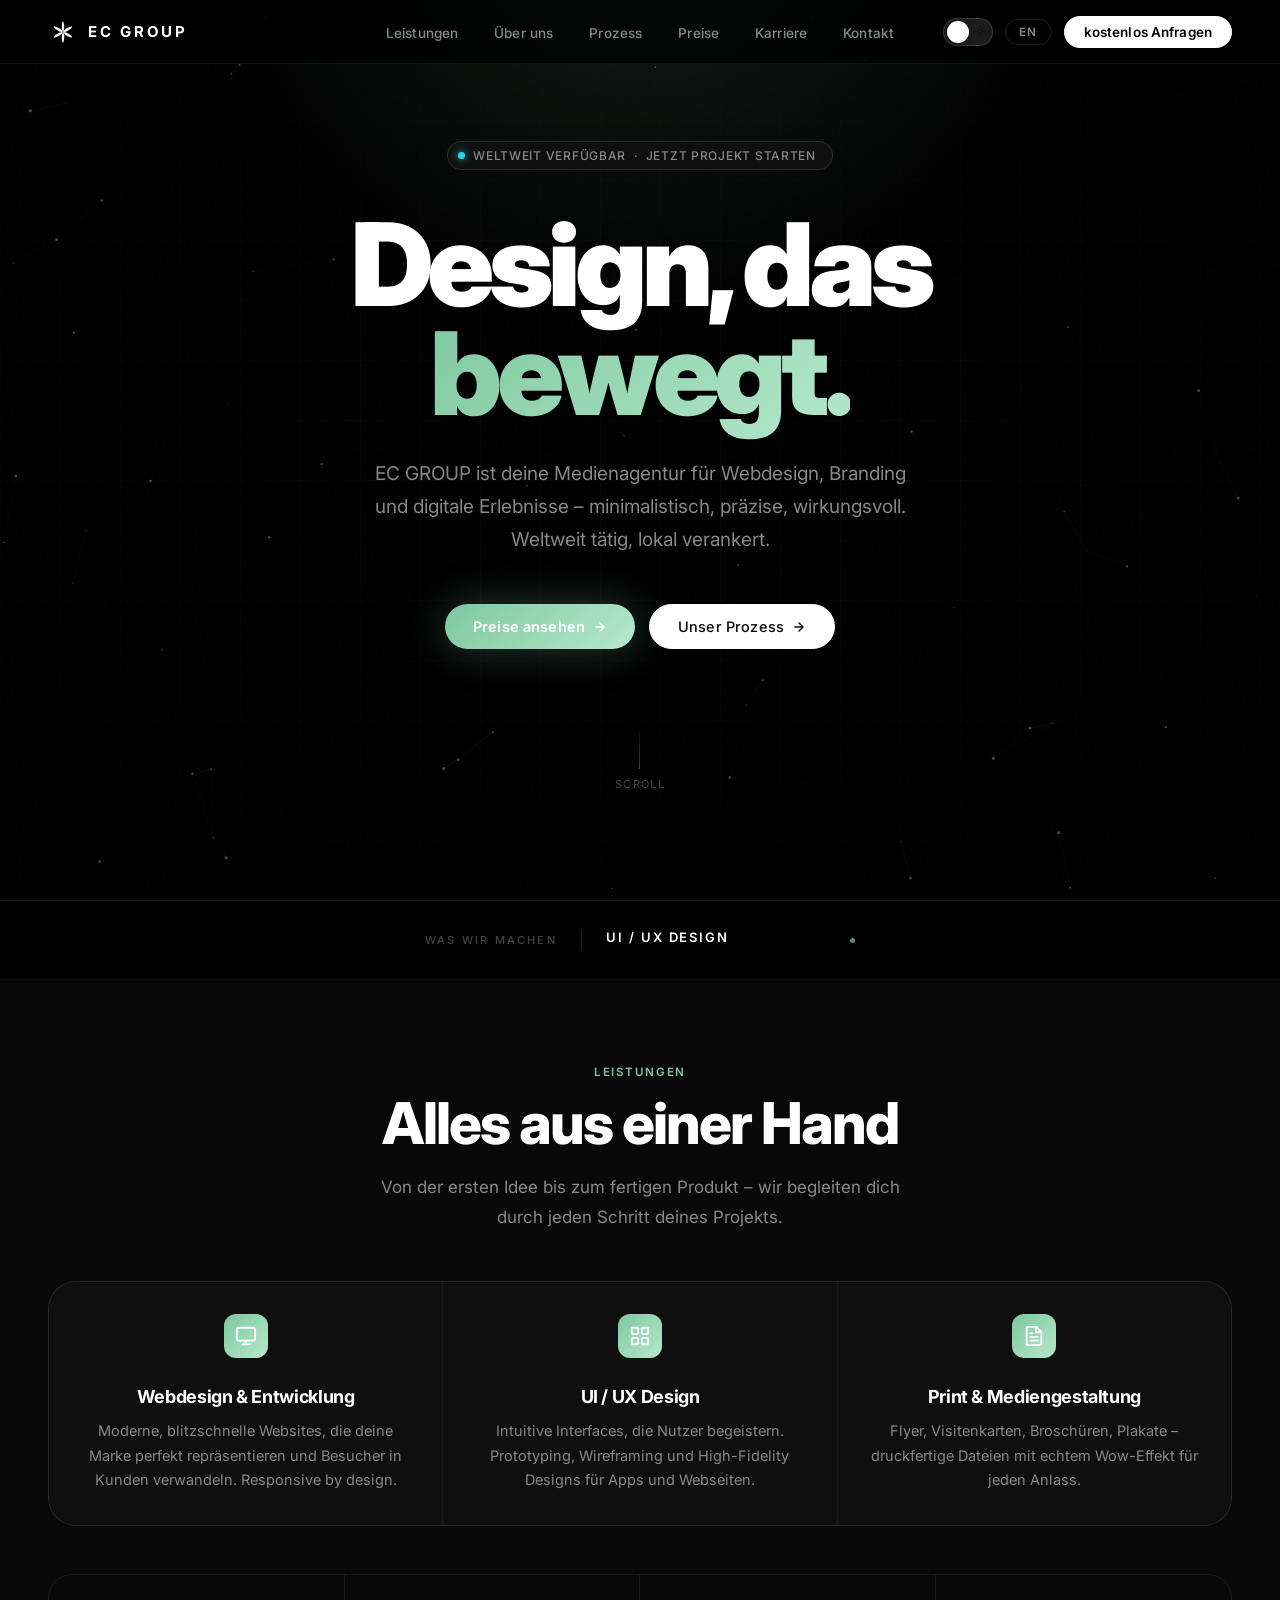
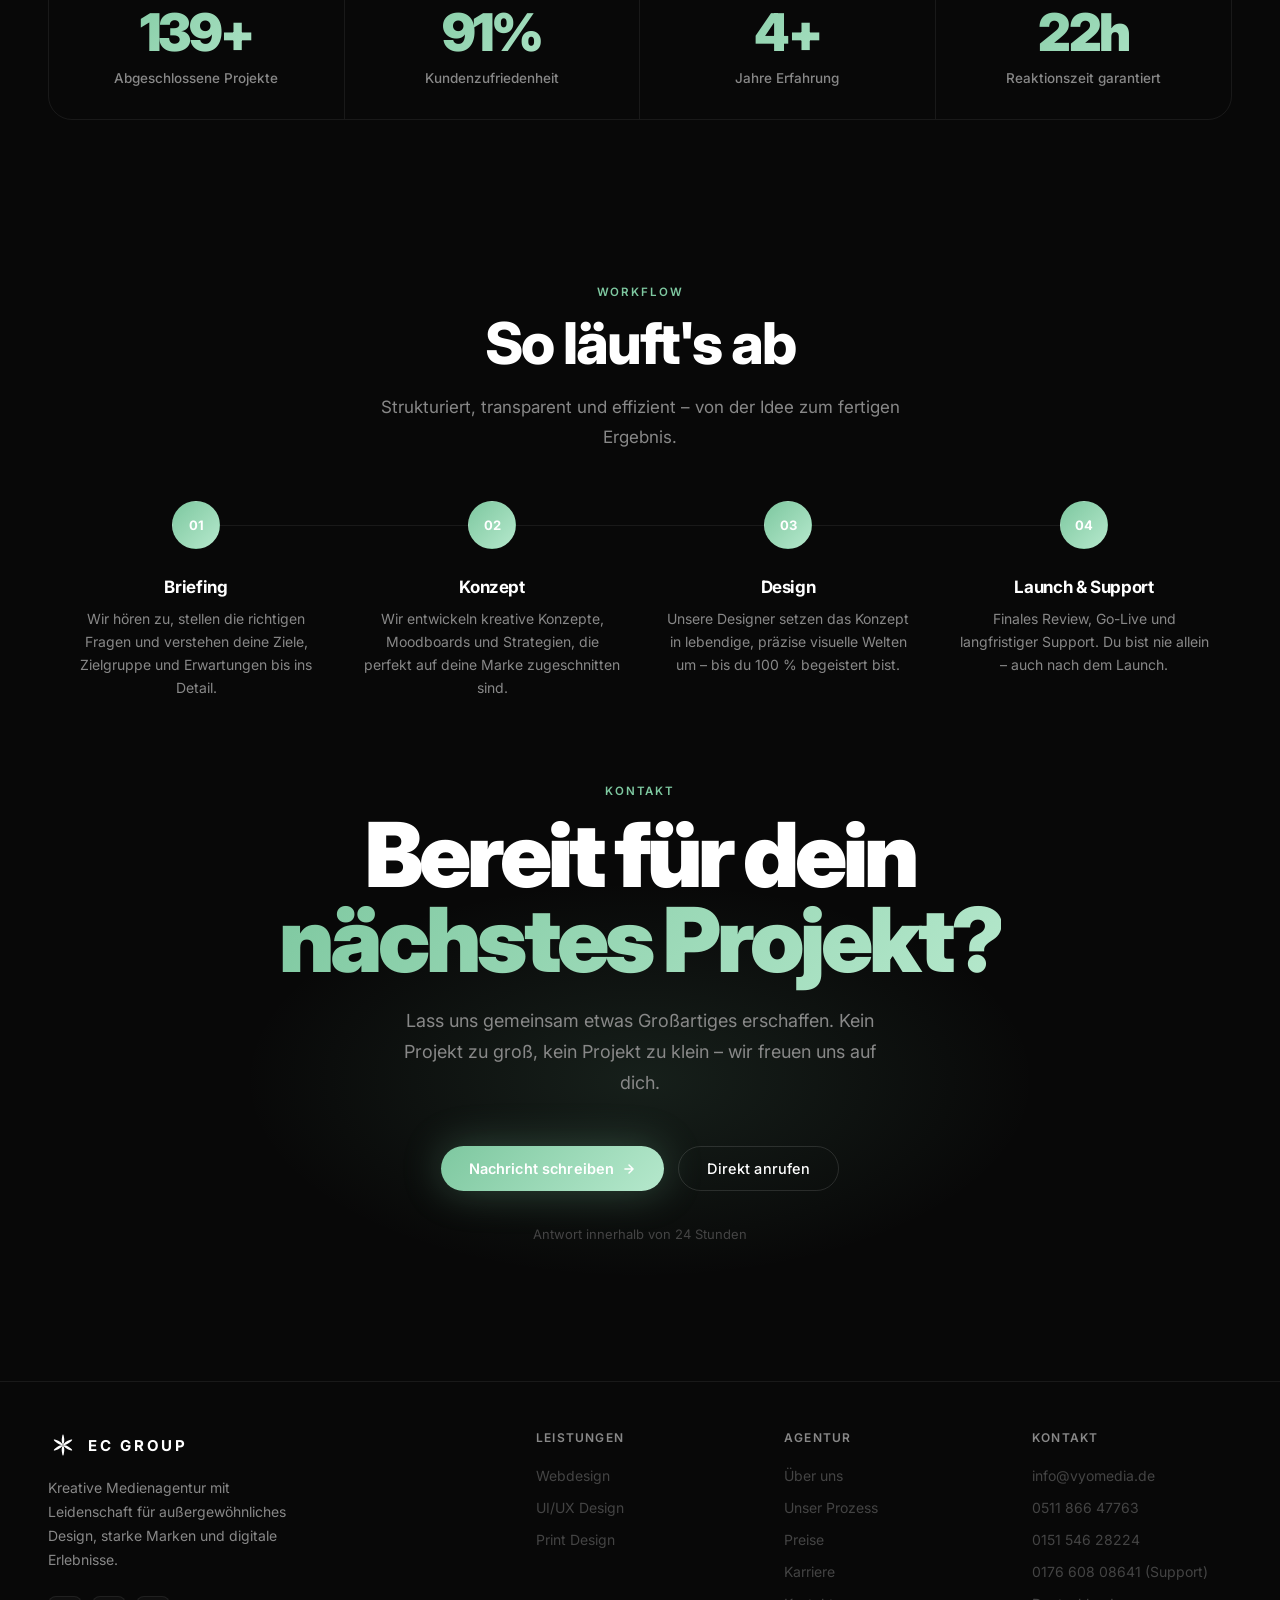
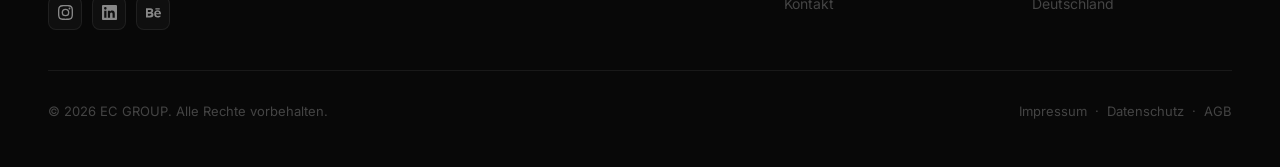
==== commit 3064217f: "Update email from info@ecgroup.de to info@vyomedia.de" ====
--- a/index.html
+++ b/index.html
@@ -1026,7 +1026,7 @@
   </h2>
   <p data-i18n="cta-desc">Lass uns gemeinsam etwas Großartiges erschaffen. Kein Projekt zu groß, kein Projekt zu klein – wir freuen uns auf dich.</p>
   <div class="cta-btns">
-    <a href="mailto:info@ecgroup.de" class="btn-primary">
+    <a href="mailto:info@vyomedia.de" class="btn-primary">
       <span data-i18n="cta-btn1">Nachricht schreiben</span>
       <svg width="14" height="14" viewBox="0 0 24 24" fill="none" stroke="currentColor" stroke-width="2.5" stroke-linecap="round" stroke-linejoin="round"><path d="M5 12h14M12 5l7 7-7 7"/></svg>
     </a>
@@ -1094,7 +1094,7 @@
     <div class="footer-col">
       <div class="footer-col-title" data-i18n="cta-label">Kontakt</div>
       <ul>
-        <li><a href="mailto:info@ecgroup.de">info@ecgroup.de</a></li>
+        <li><a href="mailto:info@vyomedia.de">info@vyomedia.de</a></li>
         <li><a href="tel:+051186647763">0511 866 47763</a></li>
         <li><a href="tel:+4915154628224">0151 546 28224</a></li>
         <li><a href="tel:+4917660808641">0176 608 08641 (Support)</a></li>
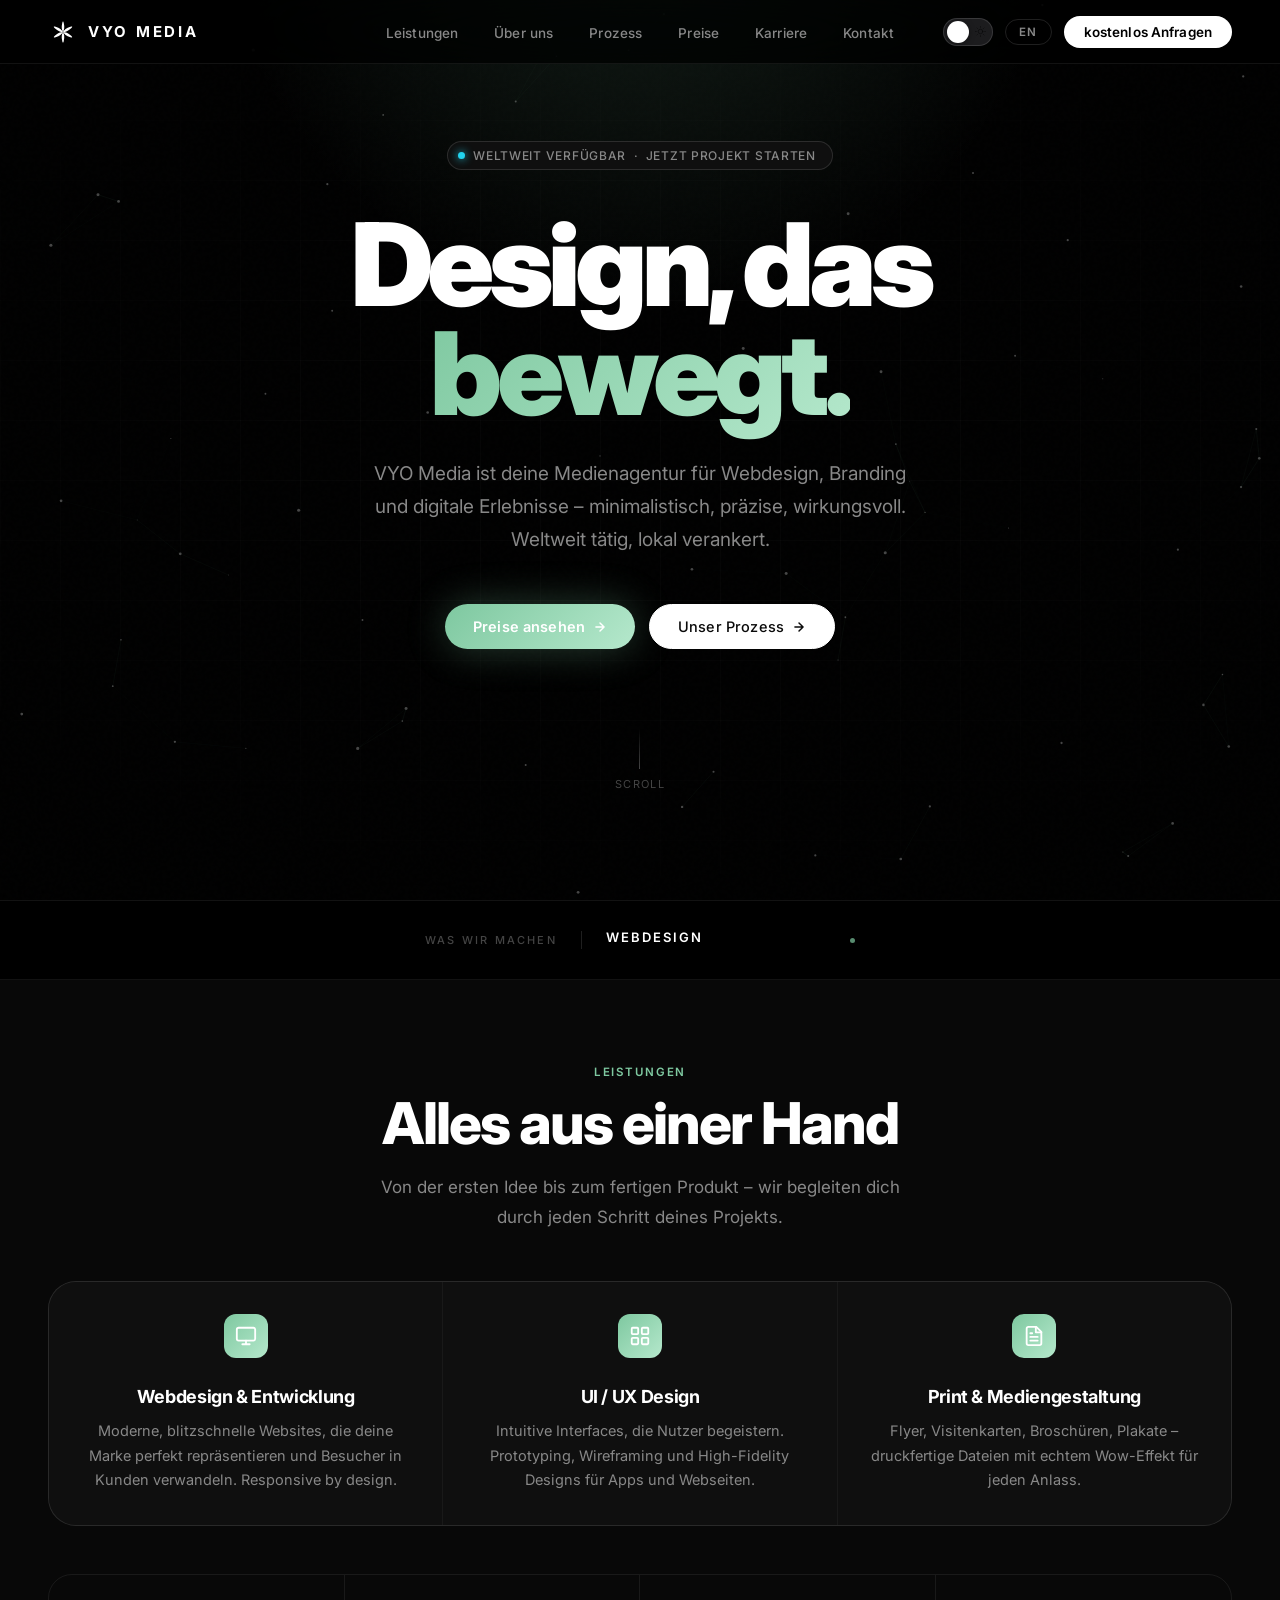
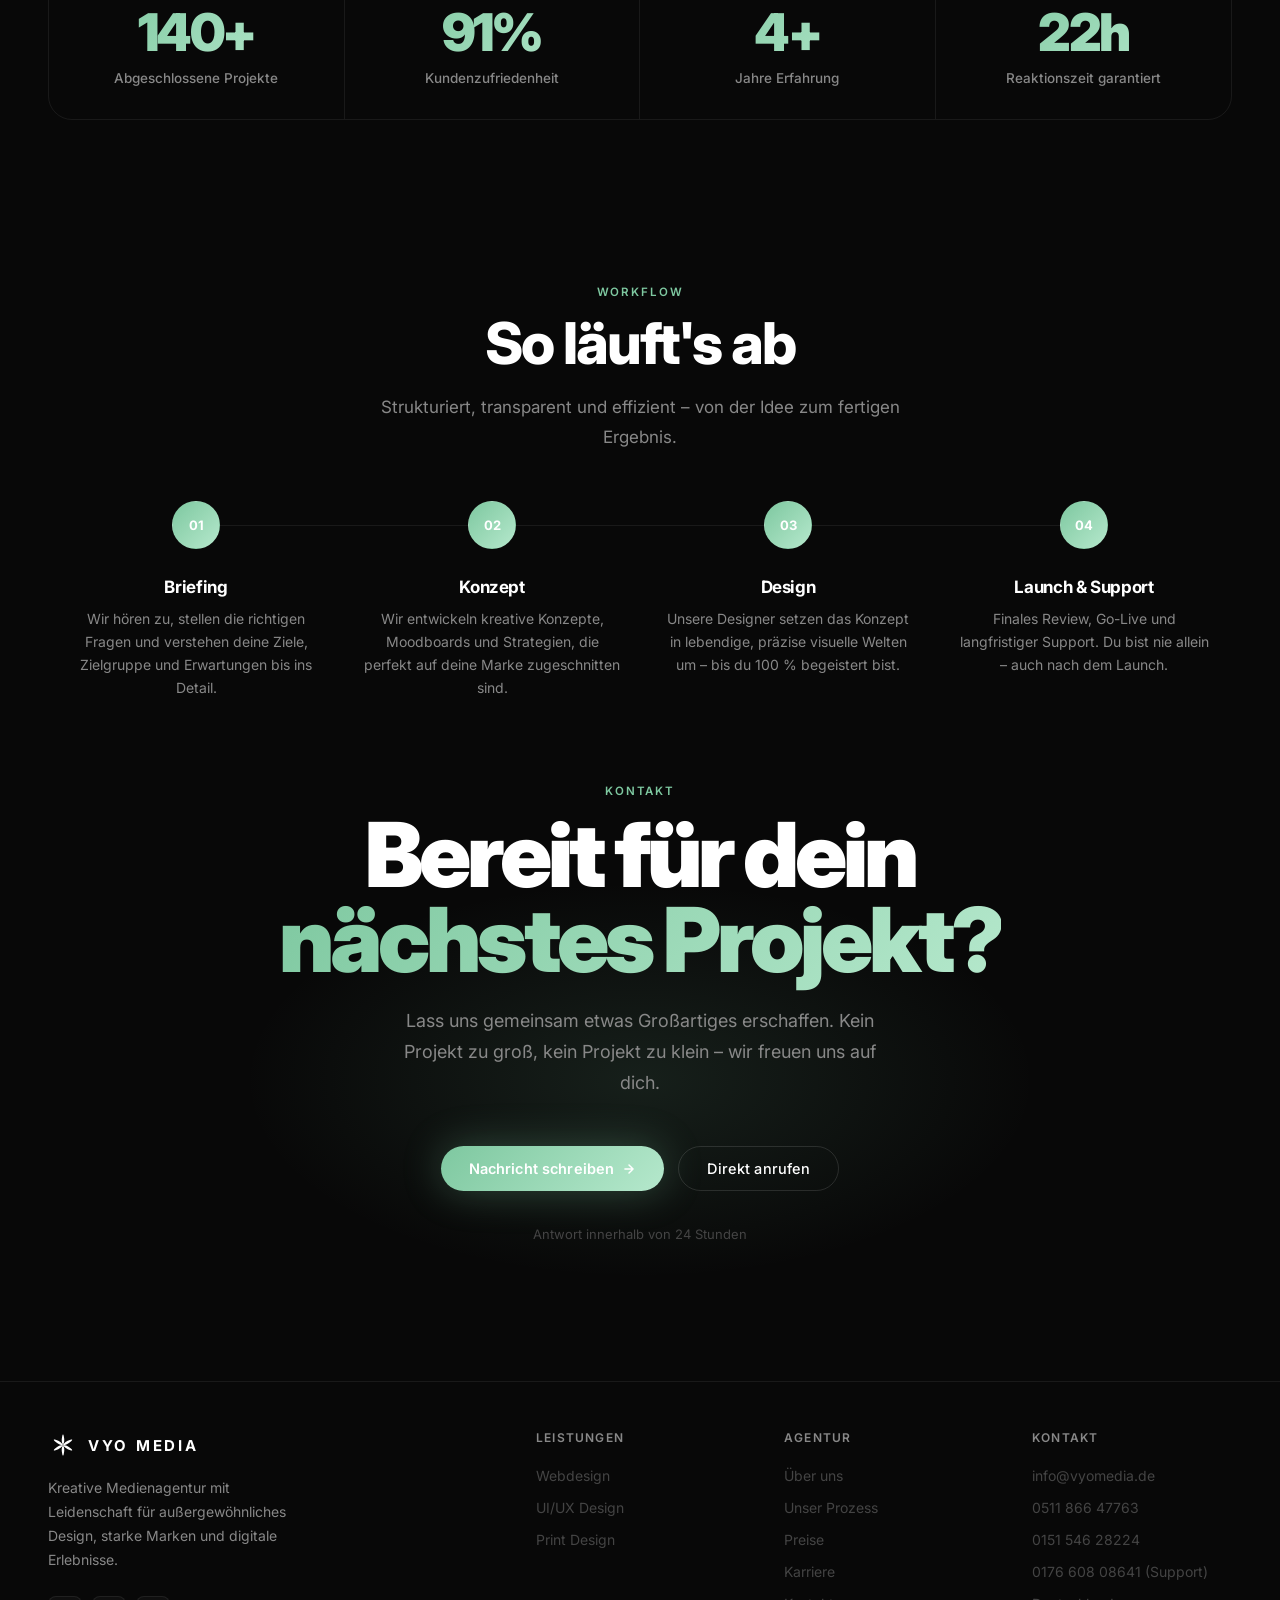
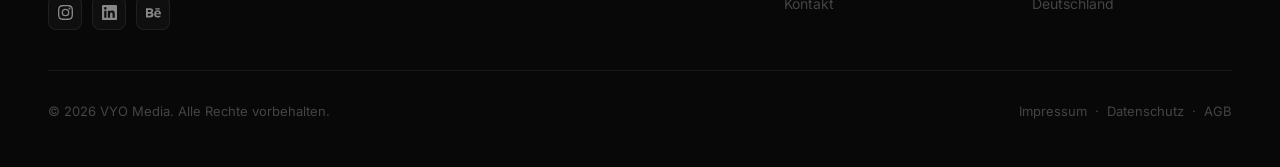
==== commit 20861fb3: "Rebrand: EC GROUP → VYO Media across all pages" ====
--- a/index.html
+++ b/index.html
@@ -3,7 +3,7 @@
 <head>
   <meta charset="UTF-8">
   <meta name="viewport" content="width=device-width, initial-scale=1.0">
-  <title>EC GROUP – Kreative Medienagentur</title>
+  <title>VYO Media – Kreative Medienagentur</title>
   <link rel="preconnect" href="https://fonts.googleapis.com">
   <link rel="preconnect" href="https://fonts.gstatic.com" crossorigin>
   <link href="https://fonts.googleapis.com/css2?family=Inter:ital,opsz,wght@0,14..32,300;0,14..32,400;0,14..32,500;0,14..32,600;0,14..32,700;0,14..32,800;0,14..32,900;1,14..32,400&display=swap" rel="stylesheet">
@@ -817,7 +817,7 @@
 <!-- ════════════════════ NAVIGATION ════════════════════ -->
 <nav id="navbar">
   <a href="#home" class="nav-logo">
-    <!-- EC GROUP — Bloom Mark (swap with logo-mark.svg to switch) -->
+    <!-- VYO Media — Bloom Mark (swap with logo-mark.svg to switch) -->
     <svg class="nav-logo-icon" viewBox="0 0 100 100" xmlns="http://www.w3.org/2000/svg">
       <g fill="white">
         <path d="M50,50 C46,43 44,34 47.5,20 C48.5,13 51.5,13 52.5,20 C56,34 54,43 50,50Z" transform="rotate(0,50,50)"/>
@@ -828,7 +828,7 @@
         <path d="M50,50 C46,43 44,34 47.5,20 C48.5,13 51.5,13 52.5,20 C56,34 54,43 50,50Z" transform="rotate(300,50,50)"/>
       </g>
     </svg>
-    <span class="nav-logo-text">EC GROUP</span>
+    <span class="nav-logo-text">VYO Media</span>
   </a>
 
   <ul class="nav-links">
@@ -884,7 +884,7 @@
   </h1>
 
   <p class="hero-sub" data-i18n="hero-sub">
-    EC GROUP ist deine Medienagentur für Webdesign, Branding und digitale Erlebnisse –
+    VYO Media ist deine Medienagentur für Webdesign, Branding und digitale Erlebnisse –
     minimalistisch, präzise, wirkungsvoll. Weltweit tätig, lokal verankert.
   </p>
 
@@ -1050,7 +1050,7 @@
             <path d="M50,50 C46,43 44,34 47.5,20 C48.5,13 51.5,13 52.5,20 C56,34 54,43 50,50Z" transform="rotate(300,50,50)"/>
           </g>
         </svg>
-        <span class="nav-logo-text">EC GROUP</span>
+        <span class="nav-logo-text">VYO Media</span>
       </a>
       <p class="footer-brand-desc" data-i18n="footer-desc">
         Kreative Medienagentur mit Leidenschaft für außergewöhnliches Design, starke Marken und digitale Erlebnisse.
@@ -1104,7 +1104,7 @@
   </div>
 
   <div class="footer-bottom">
-    <p data-i18n="footer-copy">© 2026 EC GROUP. Alle Rechte vorbehalten.</p>
+    <p data-i18n="footer-copy">© 2026 VYO Media. Alle Rechte vorbehalten.</p>
     <p>
       <a href="#">Impressum</a> &nbsp;·&nbsp;
       <a href="#">Datenschutz</a> &nbsp;·&nbsp;
@@ -1178,7 +1178,7 @@
       'hero-badge':   'Weltweit verfügbar \u00a0·\u00a0 Jetzt Projekt starten',
       'hero-h1a':     'Design, das',
       'hero-h1b':     'bewegt.',
-      'hero-sub':     'EC GROUP ist deine Medienagentur für Webdesign, Branding und digitale Erlebnisse – minimalistisch, präzise, wirkungsvoll. Weltweit tätig, lokal verankert.',
+      'hero-sub':     'VYO Media ist deine Medienagentur für Webdesign, Branding und digitale Erlebnisse – minimalistisch, präzise, wirkungsvoll. Weltweit tätig, lokal verankert.',
       'hero-btn1':    'Preise ansehen',
       'hero-btn2':    'Unser Prozess',
       'cycler-label': 'Was wir machen',
@@ -1217,13 +1217,13 @@
       'cta-hint':     'Antwort innerhalb von 24 Stunden',
       'footer-desc':  'Kreative Medienagentur mit Leidenschaft für außergewöhnliches Design, starke Marken und digitale Erlebnisse.',
       'footer-agency':'Agentur',
-      'footer-copy':  '© 2026 EC GROUP. Alle Rechte vorbehalten.',
+      'footer-copy':  '© 2026 VYO Media. Alle Rechte vorbehalten.',
     },
     en: {
       'hero-badge':   'Available Worldwide \u00a0·\u00a0 Start Your Project',
       'hero-h1a':     'Design that',
       'hero-h1b':     'moves.',
-      'hero-sub':     'EC GROUP is your media agency for web design, branding and digital experiences – minimalist, precise, impactful. Operating globally, rooted locally.',
+      'hero-sub':     'VYO Media is your media agency for web design, branding and digital experiences – minimalist, precise, impactful. Operating globally, rooted locally.',
       'hero-btn1':    'View Pricing',
       'hero-btn2':    'Our Process',
       'cycler-label': 'What we do',
@@ -1262,7 +1262,7 @@
       'cta-hint':     'Response within 24 hours',
       'footer-desc':  'Creative media agency with a passion for exceptional design, strong brands and digital experiences.',
       'footer-agency':'Agency',
-      'footer-copy':  '© 2026 EC GROUP. All rights reserved.',
+      'footer-copy':  '© 2026 VYO Media. All rights reserved.',
     }
   };
 
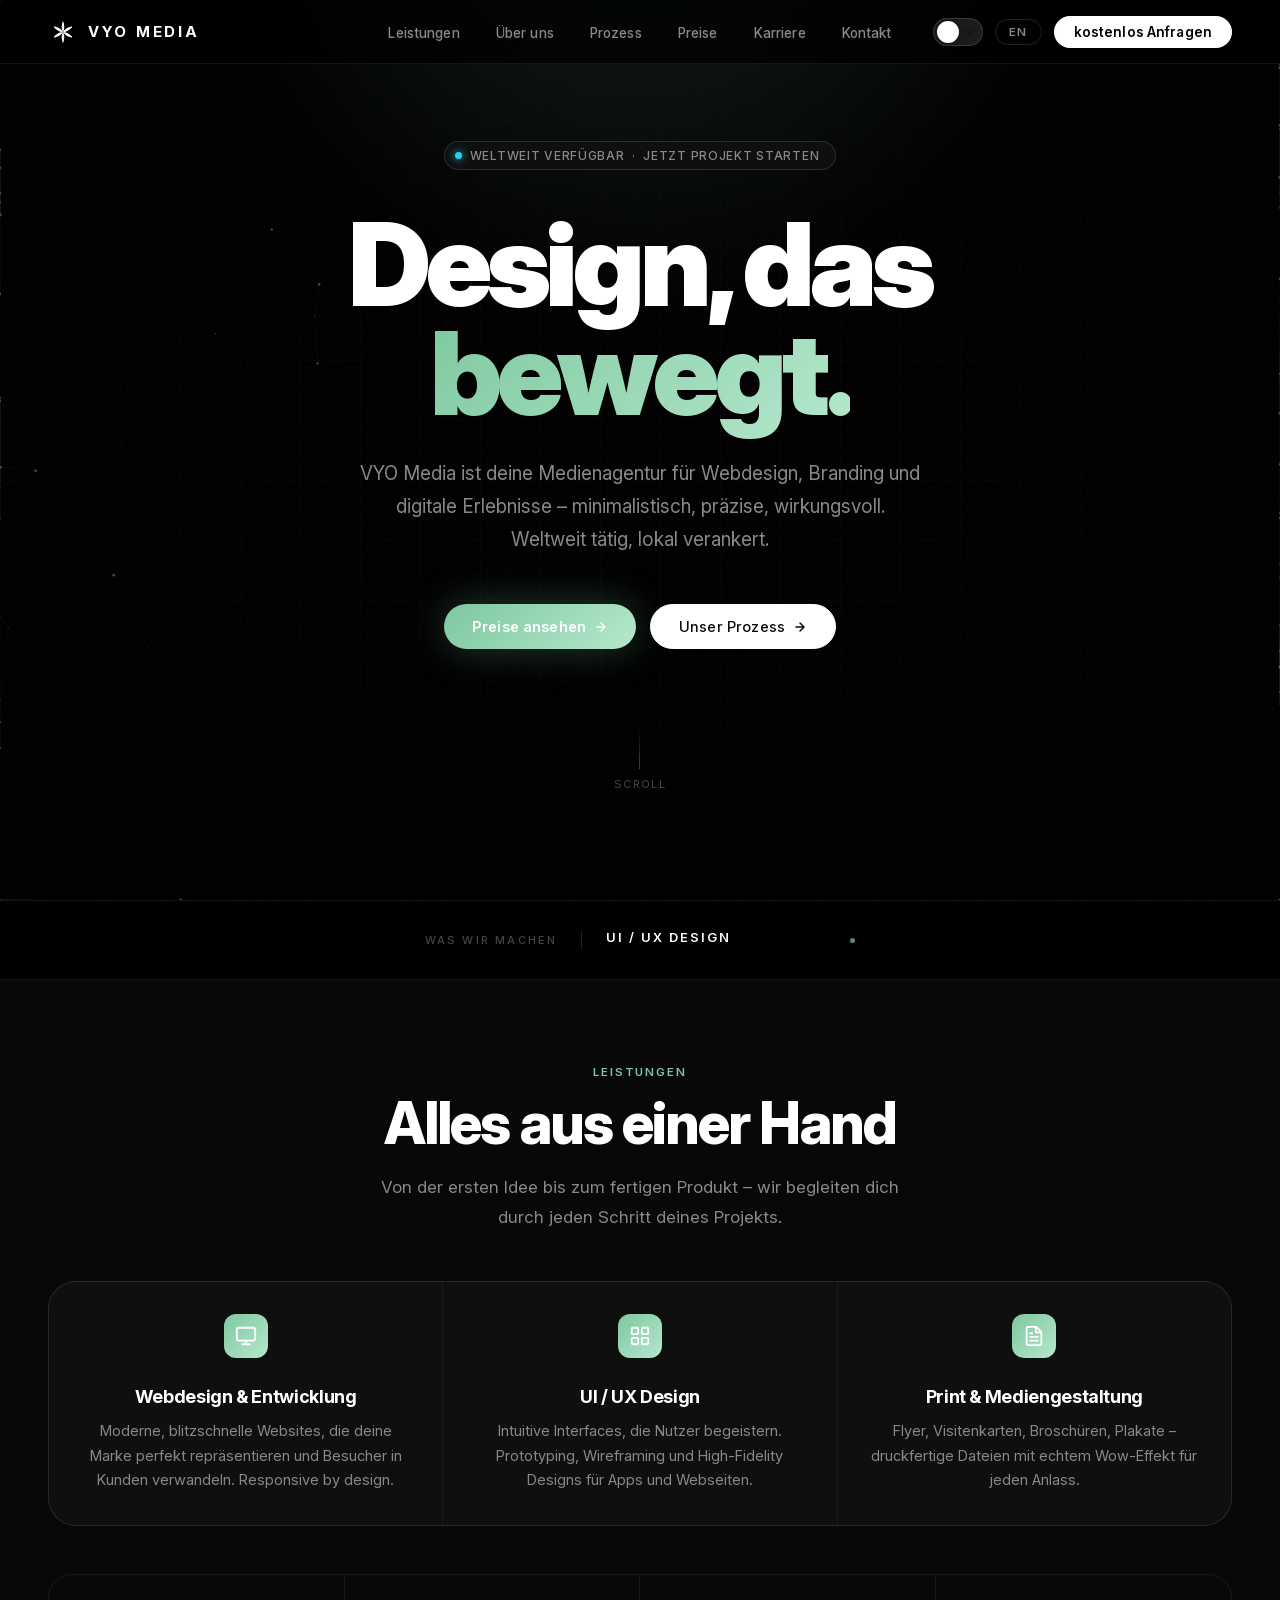
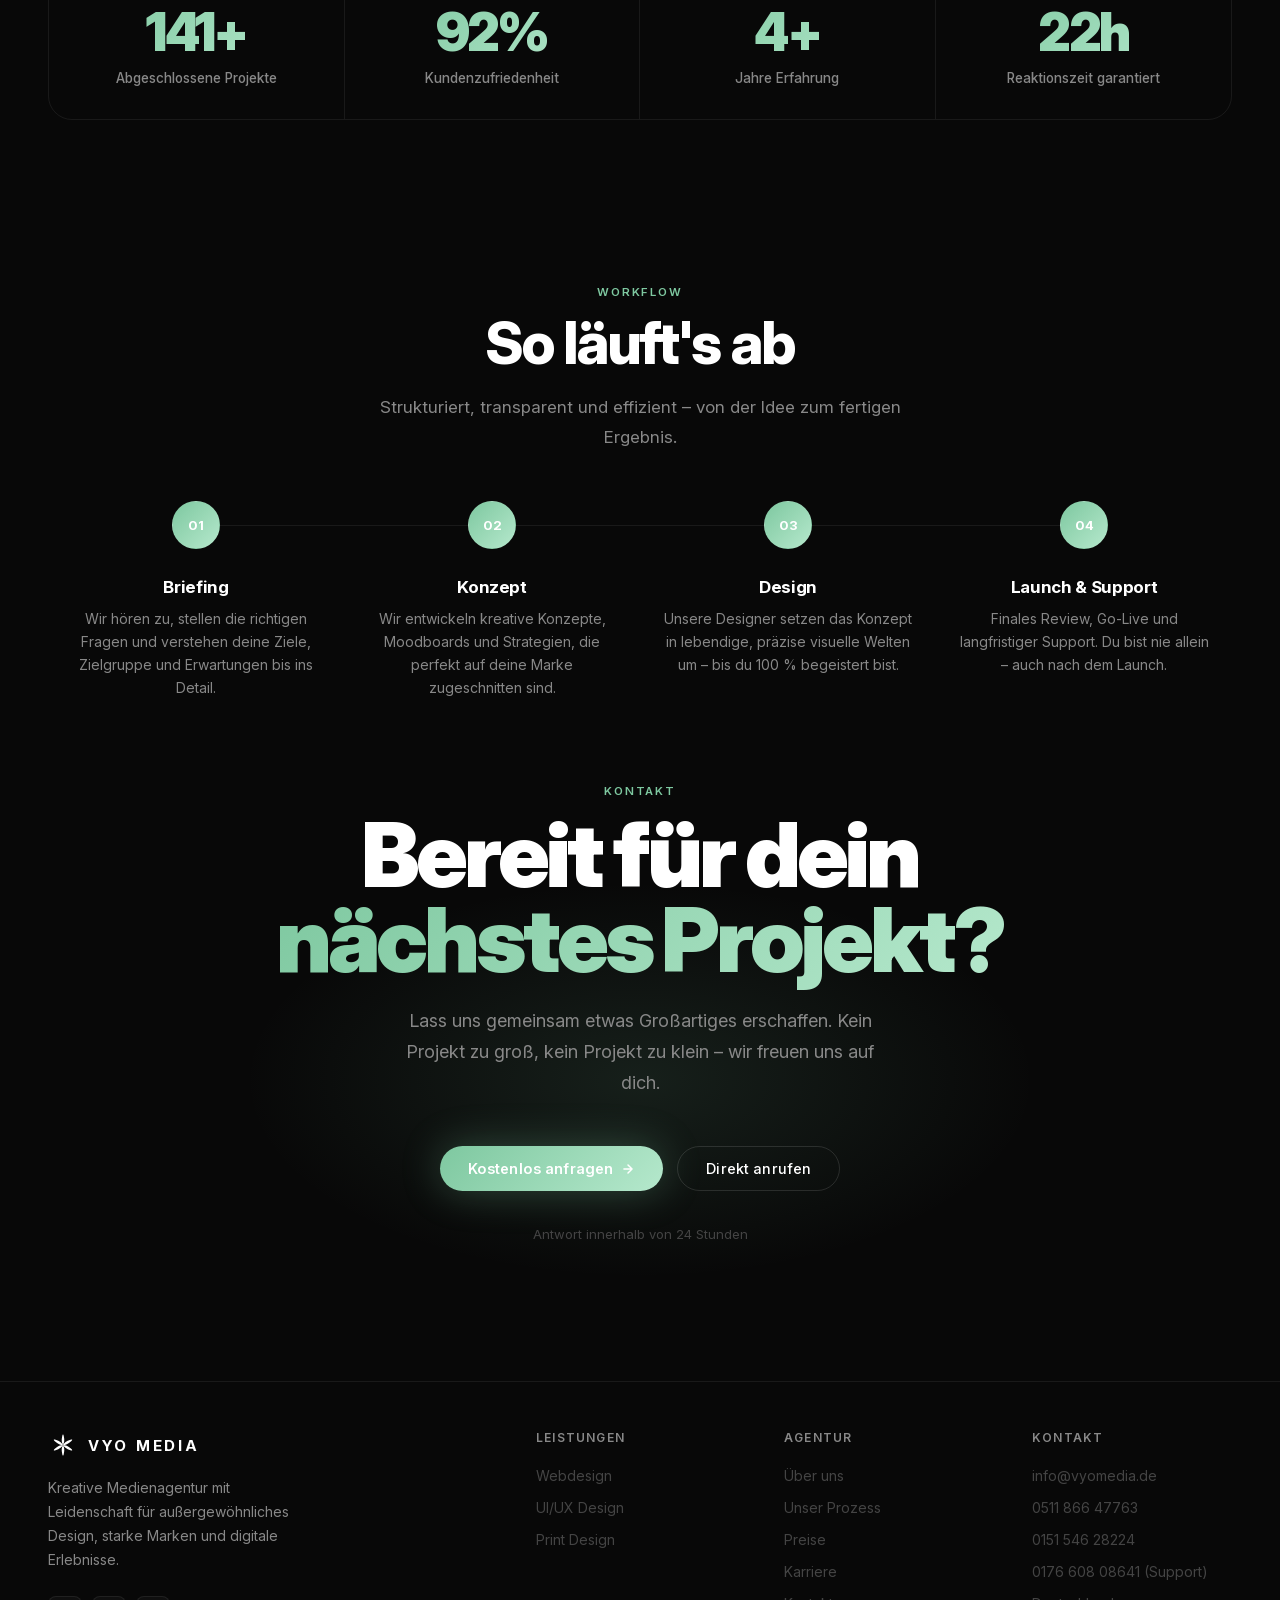
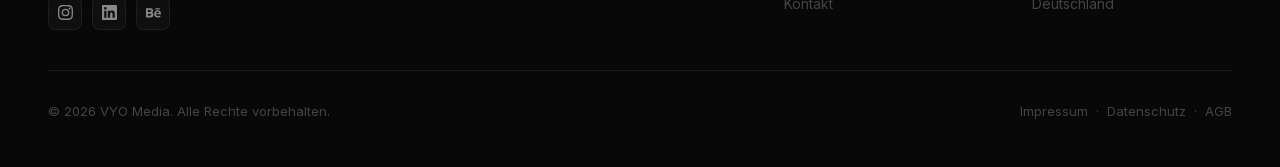
==== commit 9060c6b6: "SEO-Optimierung, Self-hosted Fonts, Datenschutz & Impressum - SEO: Title-Tags, Meta Descriptions, OG" ====
--- a/index.html
+++ b/index.html
@@ -3,10 +3,48 @@
 <head>
   <meta charset="UTF-8">
   <meta name="viewport" content="width=device-width, initial-scale=1.0">
-  <title>VYO Media – Kreative Medienagentur</title>
-  <link rel="preconnect" href="https://fonts.googleapis.com">
-  <link rel="preconnect" href="https://fonts.gstatic.com" crossorigin>
-  <link href="https://fonts.googleapis.com/css2?family=Inter:ital,opsz,wght@0,14..32,300;0,14..32,400;0,14..32,500;0,14..32,600;0,14..32,700;0,14..32,800;0,14..32,900;1,14..32,400&display=swap" rel="stylesheet">
+  <title>Webdesign Hannover – VYO Media | Kreative Medienagentur</title>
+  <meta name="description" content="VYO Media – Ihre Webdesign-Agentur in Hannover. Wir erstellen professionelle Websites, Logos und digitale Lösungen für Unternehmen. Jetzt kostenlos anfragen.">
+  <meta name="keywords" content="Webdesign Hannover, Webdesign Agentur Hannover, Medienagentur Hannover, Content Creation Hannover, Website erstellen Hannover, Logo Design Hannover, Branding Hannover, Social Media Agentur Hannover, digitale Agentur Hannover, Videoproduktion Hannover, Fotografie Hannover, Online Marketing Hannover, VYO Media">
+  <link rel="canonical" href="https://vyomedia.de/">
+  <meta property="og:type" content="website">
+  <meta property="og:title" content="Webdesign Hannover – VYO Media | Kreative Medienagentur">
+  <meta property="og:description" content="VYO Media – Ihre Webdesign-Agentur in Hannover. Professionelle Websites, Logos und digitale Lösungen für Unternehmen.">
+  <meta property="og:url" content="https://vyomedia.de/">
+  <meta property="og:site_name" content="VYO Media">
+  <meta property="og:locale" content="de_DE">
+  <meta name="twitter:card" content="summary_large_image">
+  <meta name="twitter:title" content="Webdesign Hannover – VYO Media">
+  <meta name="twitter:description" content="Professionelle Websites, Logos und digitale Lösungen für Unternehmen in Hannover.">
+  <script type="application/ld+json">
+  {
+    "@context": "https://schema.org",
+    "@type": "LocalBusiness",
+    "name": "VYO Media",
+    "alternateName": "VYO Media – Kreative Medienagentur",
+    "description": "Kreative Webdesign-Agentur in Hannover. Wir realisieren professionelle Websites, Logo-Design, Branding und digitale Lösungen.",
+    "url": "https://vyomedia.de",
+    "email": "info@vyomedia.de",
+    "telephone": "+4951186647763",
+    "address": {
+      "@type": "PostalAddress",
+      "addressLocality": "Hannover",
+      "addressRegion": "Niedersachsen",
+      "addressCountry": "DE"
+    },
+    "areaServed": {
+      "@type": "City",
+      "name": "Hannover"
+    },
+    "serviceType": ["Webdesign", "Logo Design", "Branding", "SEO", "Fotografie"],
+    "priceRange": "€€",
+    "openingHours": "Mo-Fr 09:00-18:00",
+    "sameAs": []
+  }
+  </script>
+  
+  
+  <link rel="stylesheet" href="fonts/inter.css">
   <style>
     :root {
       --bg:        #000000;
@@ -1026,8 +1064,8 @@
   </h2>
   <p data-i18n="cta-desc">Lass uns gemeinsam etwas Großartiges erschaffen. Kein Projekt zu groß, kein Projekt zu klein – wir freuen uns auf dich.</p>
   <div class="cta-btns">
-    <a href="mailto:info@vyomedia.de" class="btn-primary">
-      <span data-i18n="cta-btn1">Nachricht schreiben</span>
+    <a href="anfragen.html" class="btn-primary">
+      <span data-i18n="cta-btn1">Kostenlos anfragen</span>
       <svg width="14" height="14" viewBox="0 0 24 24" fill="none" stroke="currentColor" stroke-width="2.5" stroke-linecap="round" stroke-linejoin="round"><path d="M5 12h14M12 5l7 7-7 7"/></svg>
     </a>
     <a href="tel:+051186647763" class="btn-ghost" data-i18n="cta-btn2">Direkt anrufen</a>
@@ -1106,8 +1144,8 @@
   <div class="footer-bottom">
     <p data-i18n="footer-copy">© 2026 VYO Media. Alle Rechte vorbehalten.</p>
     <p>
-      <a href="#">Impressum</a> &nbsp;·&nbsp;
-      <a href="#">Datenschutz</a> &nbsp;·&nbsp;
+      <a href="impressum.html">Impressum</a> &nbsp;·&nbsp;
+      <a href="datenschutz.html">Datenschutz</a> &nbsp;·&nbsp;
       <a href="#">AGB</a>
     </p>
   </div>
--- a/fonts/inter.css
+++ b/fonts/inter.css
@@ -0,0 +1,129 @@
+/* Inter – self-hosted, DSGVO-konform */
+
+/* italic 400 – cyrillic-ext */
+@font-face {
+  font-family: 'Inter';
+  font-style: italic;
+  font-weight: 400;
+  font-display: swap;
+  src: url('UcC53FwrK3iLTcvneQg7B5iqpJlhKnPCkaL0UUMbndwVgHU.woff2') format('woff2');
+  unicode-range: U+0460-052F, U+1C80-1C8A, U+20B4, U+2DE0-2DFF, U+A640-A69F, U+FE2E-FE2F;
+}
+/* italic 400 – cyrillic */
+@font-face {
+  font-family: 'Inter';
+  font-style: italic;
+  font-weight: 400;
+  font-display: swap;
+  src: url('UcC53FwrK3iLTcvneQg7B5iqpJlhKnPCkaL9UUMbndwVgHU.woff2') format('woff2');
+  unicode-range: U+0301, U+0400-045F, U+0490-0491, U+04B0-04B1, U+2116;
+}
+/* italic 400 – greek-ext */
+@font-face {
+  font-family: 'Inter';
+  font-style: italic;
+  font-weight: 400;
+  font-display: swap;
+  src: url('UcC53FwrK3iLTcvneQg7B5iqpJlhKnPCkaL1UUMbndwVgHU.woff2') format('woff2');
+  unicode-range: U+1F00-1FFF;
+}
+/* italic 400 – greek */
+@font-face {
+  font-family: 'Inter';
+  font-style: italic;
+  font-weight: 400;
+  font-display: swap;
+  src: url('UcC53FwrK3iLTcvneQg7B5iqpJlhKnPCkaL6UUMbndwVgHU.woff2') format('woff2');
+  unicode-range: U+0370-0377, U+037A-037F, U+0384-038A, U+038C, U+038E-03A1, U+03A3-03FF;
+}
+/* italic 400 – vietnamese */
+@font-face {
+  font-family: 'Inter';
+  font-style: italic;
+  font-weight: 400;
+  font-display: swap;
+  src: url('UcC53FwrK3iLTcvneQg7B5iqpJlhKnPCkaL2UUMbndwVgHU.woff2') format('woff2');
+  unicode-range: U+0102-0103, U+0110-0111, U+0128-0129, U+0168-0169, U+01A0-01A1, U+01AF-01B0, U+0300-0301, U+0303-0304, U+0308-0309, U+0323, U+0329, U+1EA0-1EF9, U+20AB;
+}
+/* italic 400 – latin-ext */
+@font-face {
+  font-family: 'Inter';
+  font-style: italic;
+  font-weight: 400;
+  font-display: swap;
+  src: url('UcC53FwrK3iLTcvneQg7B5iqpJlhKnPCkaL3UUMbndwVgHU.woff2') format('woff2');
+  unicode-range: U+0100-02BA, U+02BD-02C5, U+02C7-02CC, U+02CE-02D7, U+02DD-02FF, U+0304, U+0308, U+0329, U+1D00-1DBF, U+1E00-1E9F, U+1EF2-1EFF, U+2020, U+20A0-20AB, U+20AD-20C0, U+2113, U+2C60-2C7F, U+A720-A7FF;
+}
+/* italic 400 – latin */
+@font-face {
+  font-family: 'Inter';
+  font-style: italic;
+  font-weight: 400;
+  font-display: swap;
+  src: url('UcC53FwrK3iLTcvneQg7B5iqpJlhKnPCkaL5UUMbndwV.woff2') format('woff2');
+  unicode-range: U+0000-00FF, U+0131, U+0152-0153, U+02BB-02BC, U+02C6, U+02DA, U+02DC, U+0304, U+0308, U+0329, U+2000-206F, U+20AC, U+2122, U+2191, U+2193, U+2212, U+2215, U+FEFF, U+FFFD;
+}
+
+/* normal 300–900 – cyrillic-ext */
+@font-face {
+  font-family: 'Inter';
+  font-style: normal;
+  font-weight: 300 900;
+  font-display: swap;
+  src: url('UcCo3FwrK3iLTcvvYwYZ8UA3J58.woff2') format('woff2');
+  unicode-range: U+0460-052F, U+1C80-1C8A, U+20B4, U+2DE0-2DFF, U+A640-A69F, U+FE2E-FE2F;
+}
+/* normal 300–900 – cyrillic */
+@font-face {
+  font-family: 'Inter';
+  font-style: normal;
+  font-weight: 300 900;
+  font-display: swap;
+  src: url('UcCo3FwrK3iLTcvmYwYZ8UA3J58.woff2') format('woff2');
+  unicode-range: U+0301, U+0400-045F, U+0490-0491, U+04B0-04B1, U+2116;
+}
+/* normal 300–900 – greek-ext */
+@font-face {
+  font-family: 'Inter';
+  font-style: normal;
+  font-weight: 300 900;
+  font-display: swap;
+  src: url('UcCo3FwrK3iLTcvuYwYZ8UA3J58.woff2') format('woff2');
+  unicode-range: U+1F00-1FFF;
+}
+/* normal 300–900 – greek */
+@font-face {
+  font-family: 'Inter';
+  font-style: normal;
+  font-weight: 300 900;
+  font-display: swap;
+  src: url('UcCo3FwrK3iLTcvhYwYZ8UA3J58.woff2') format('woff2');
+  unicode-range: U+0370-0377, U+037A-037F, U+0384-038A, U+038C, U+038E-03A1, U+03A3-03FF;
+}
+/* normal 300–900 – vietnamese */
+@font-face {
+  font-family: 'Inter';
+  font-style: normal;
+  font-weight: 300 900;
+  font-display: swap;
+  src: url('UcCo3FwrK3iLTcvtYwYZ8UA3J58.woff2') format('woff2');
+  unicode-range: U+0102-0103, U+0110-0111, U+0128-0129, U+0168-0169, U+01A0-01A1, U+01AF-01B0, U+0300-0301, U+0303-0304, U+0308-0309, U+0323, U+0329, U+1EA0-1EF9, U+20AB;
+}
+/* normal 300–900 – latin-ext */
+@font-face {
+  font-family: 'Inter';
+  font-style: normal;
+  font-weight: 300 900;
+  font-display: swap;
+  src: url('UcCo3FwrK3iLTcvsYwYZ8UA3J58.woff2') format('woff2');
+  unicode-range: U+0100-02BA, U+02BD-02C5, U+02C7-02CC, U+02CE-02D7, U+02DD-02FF, U+0304, U+0308, U+0329, U+1D00-1DBF, U+1E00-1E9F, U+1EF2-1EFF, U+2020, U+20A0-20AB, U+20AD-20C0, U+2113, U+2C60-2C7F, U+A720-A7FF;
+}
+/* normal 300–900 – latin */
+@font-face {
+  font-family: 'Inter';
+  font-style: normal;
+  font-weight: 300 900;
+  font-display: swap;
+  src: url('UcCo3FwrK3iLTcviYwYZ8UA3.woff2') format('woff2');
+  unicode-range: U+0000-00FF, U+0131, U+0152-0153, U+02BB-02BC, U+02C6, U+02DA, U+02DC, U+0304, U+0308, U+0329, U+2000-206F, U+20AC, U+2122, U+2191, U+2193, U+2212, U+2215, U+FEFF, U+FFFD;
+}
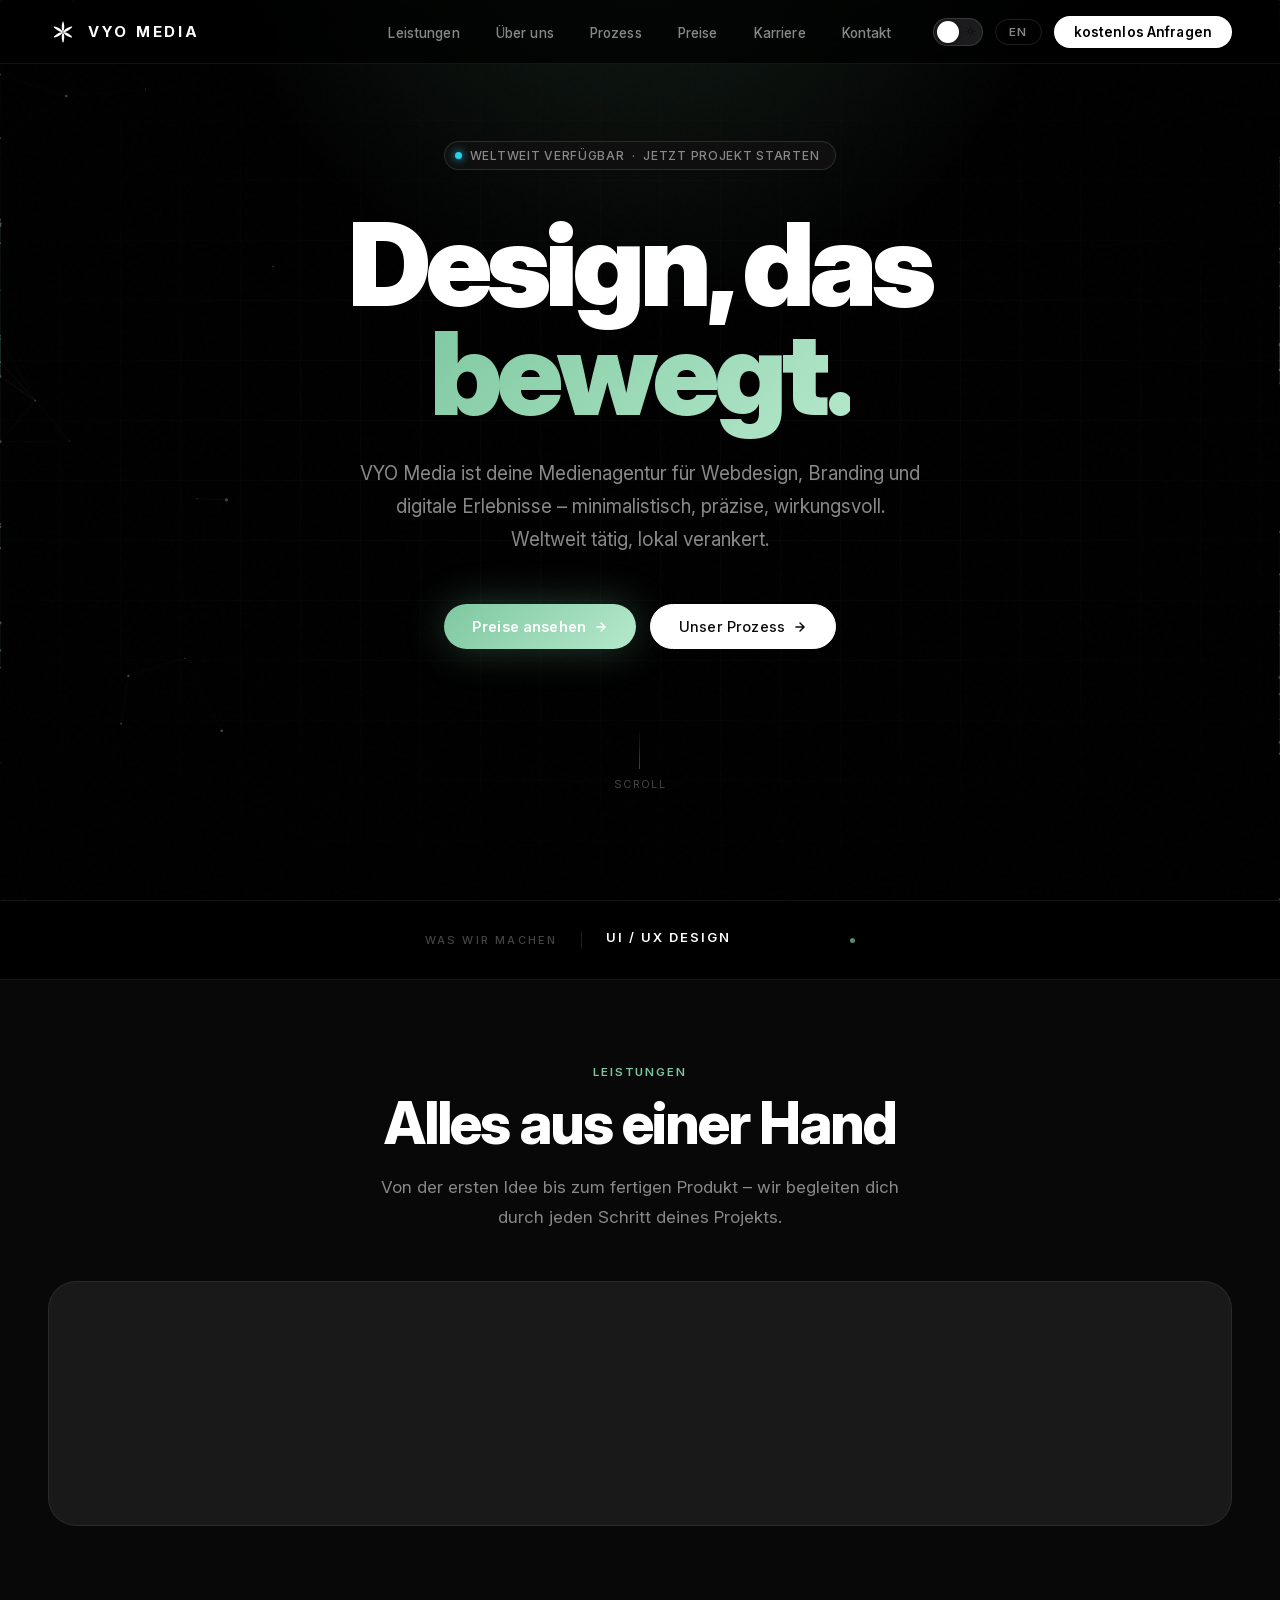
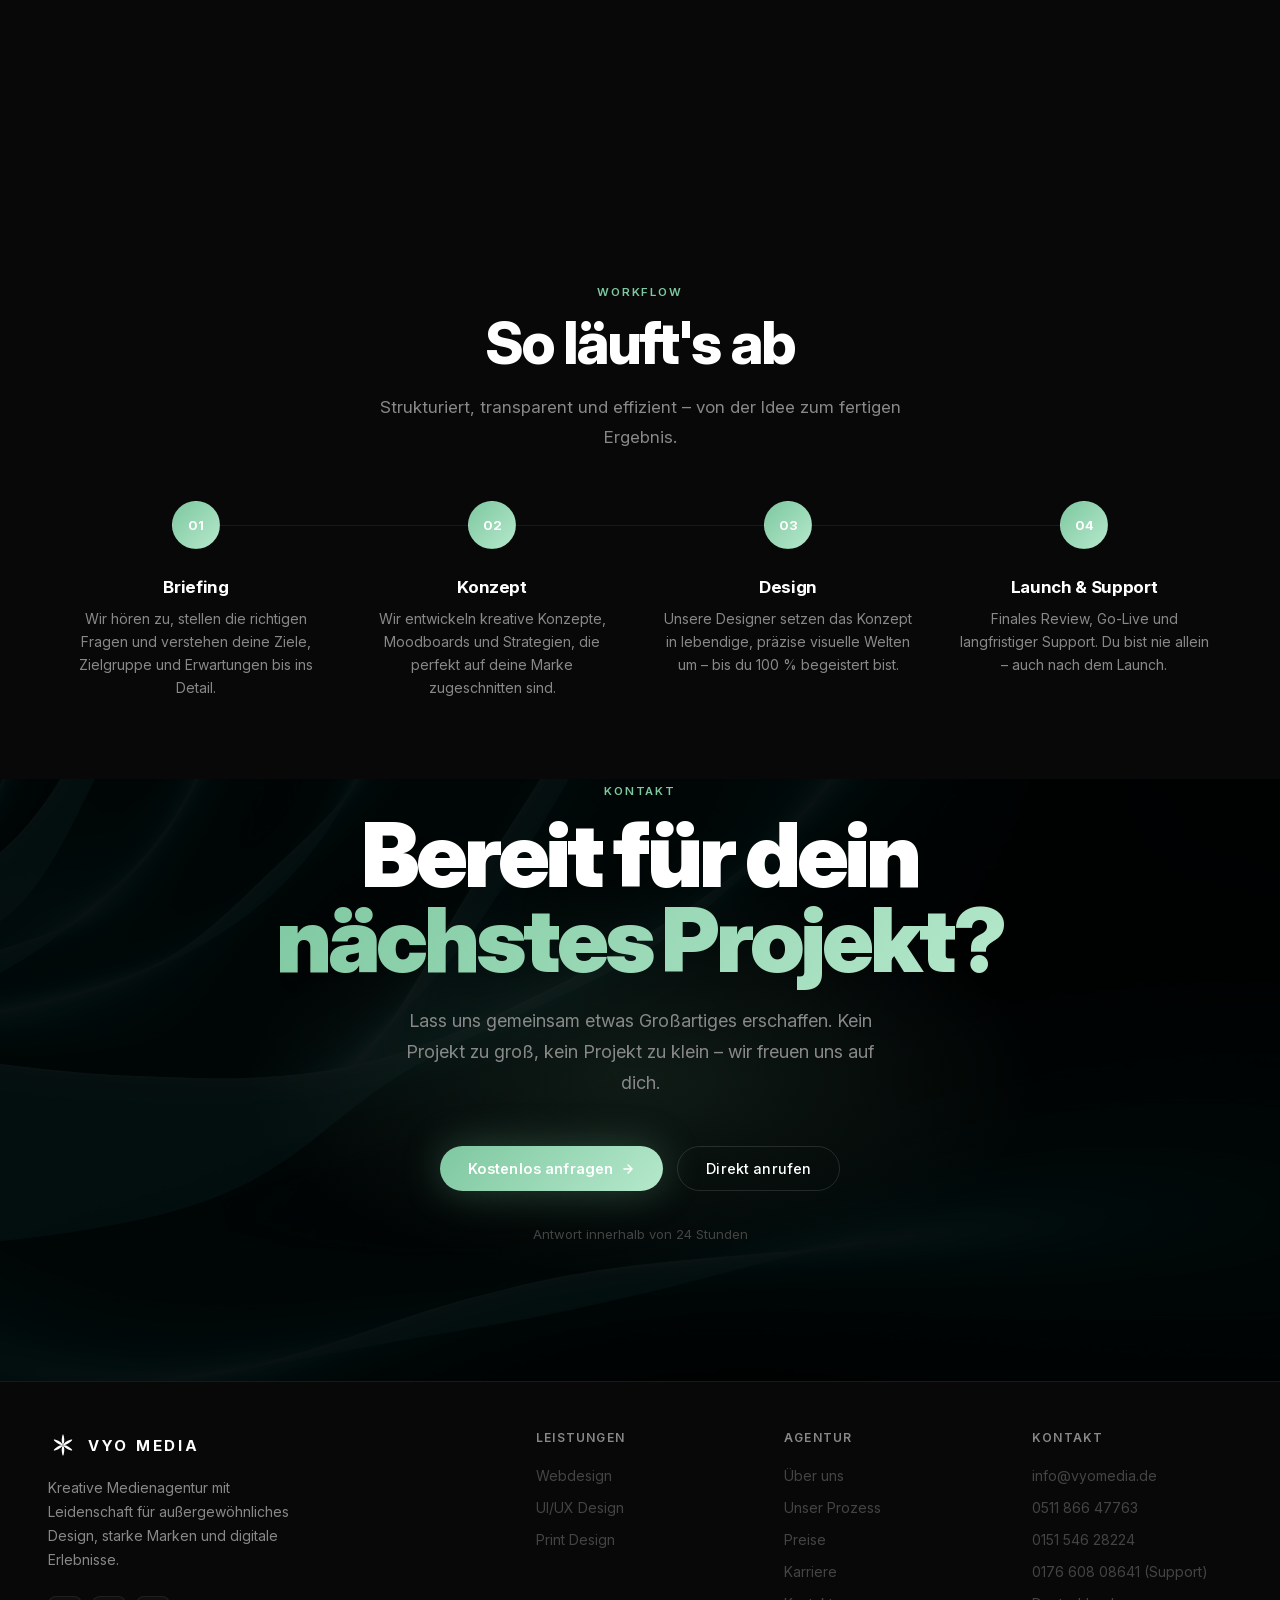
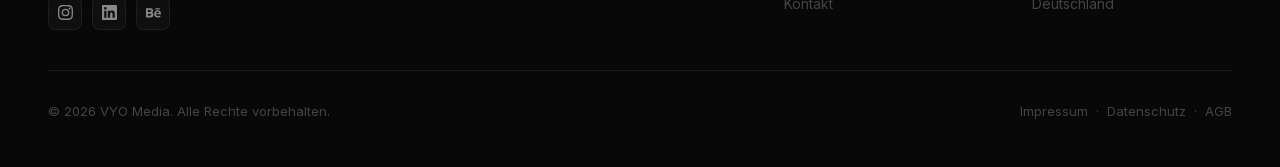
==== commit 2fc0f19f: "Subtile Hintergrundbilder in 4 Sections eingebaut - index.html CTA: Teal Waves (Mirella Callage / Un" ====
--- a/index.html
+++ b/index.html
@@ -461,7 +461,11 @@
     .cta-banner {
       text-align: center; position: relative; overflow: hidden;
       padding: 0px 48px 88px;
-    }
+      background-image: linear-gradient(rgba(0,0,0,0.9), rgba(0,0,0,0.9)), url('images/teal-waves.jpg');
+      background-size: cover;
+      background-position: center;
+    }
+    [data-theme="light"] .cta-banner { background-image: none; }
     .cta-glow {
       position: absolute !important; top: 50%; left: 50%; transform: translate(-50%,-50%);
       width: 800px; height: 400px; pointer-events: none;
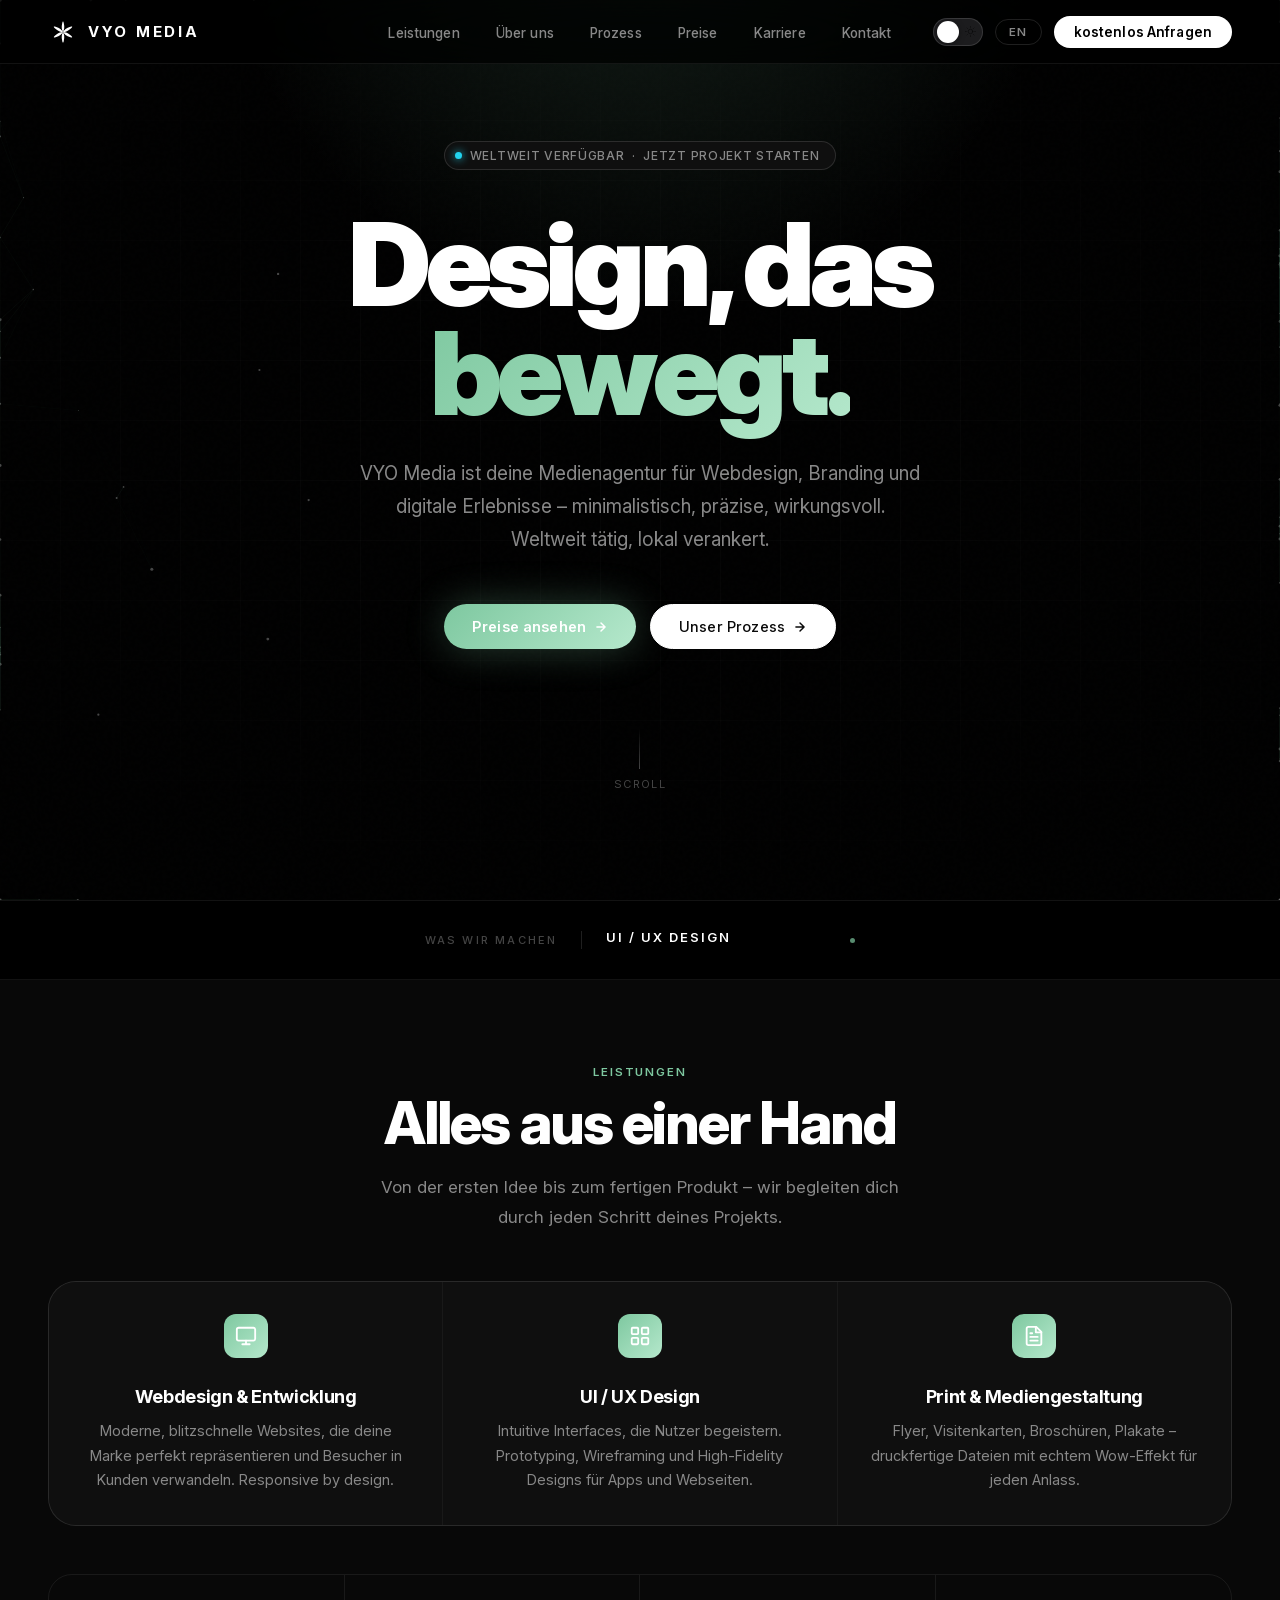
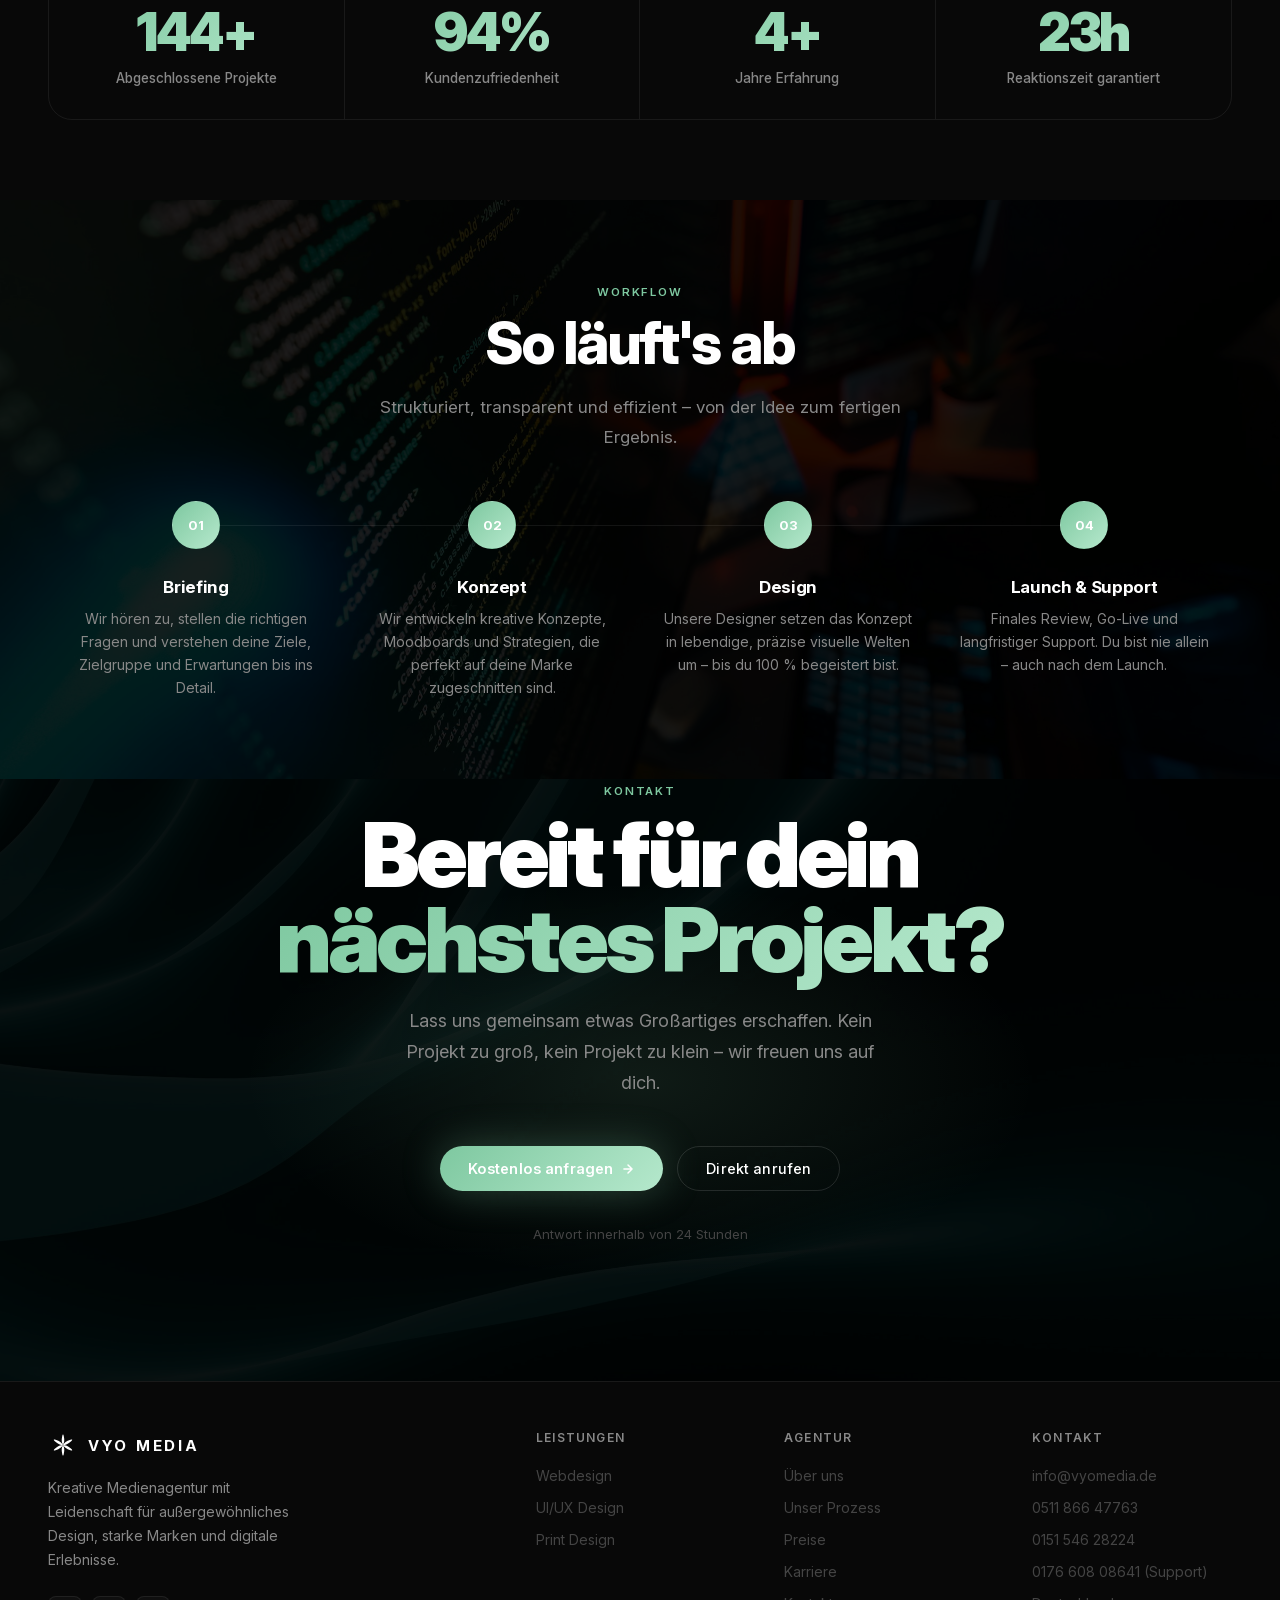
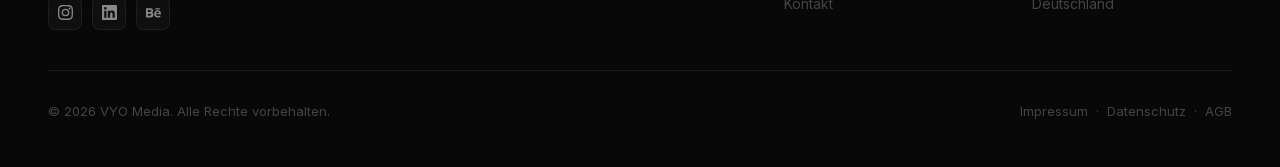
==== commit f17528e5: "Add background images to carousel steps, hero, process, and CTA sections - prozess.html: individual " ====
--- a/index.html
+++ b/index.html
@@ -263,6 +263,11 @@
     /* ─── SECTIONS COMMON ─────────────────────────────────── */
     .section { padding: 80px 48px; }
     .section-dark { background: var(--bg2); }
+    #process {
+      background-image: linear-gradient(rgba(0,0,0,0.88), rgba(0,0,0,0.88)), url('images/code-screen.jpg');
+      background-size: cover; background-position: center;
+    }
+    [data-theme="light"] #process { background-image: none; }
 
     .section-label {
       display: inline-block; font-size: 11.5px; font-weight: 600;
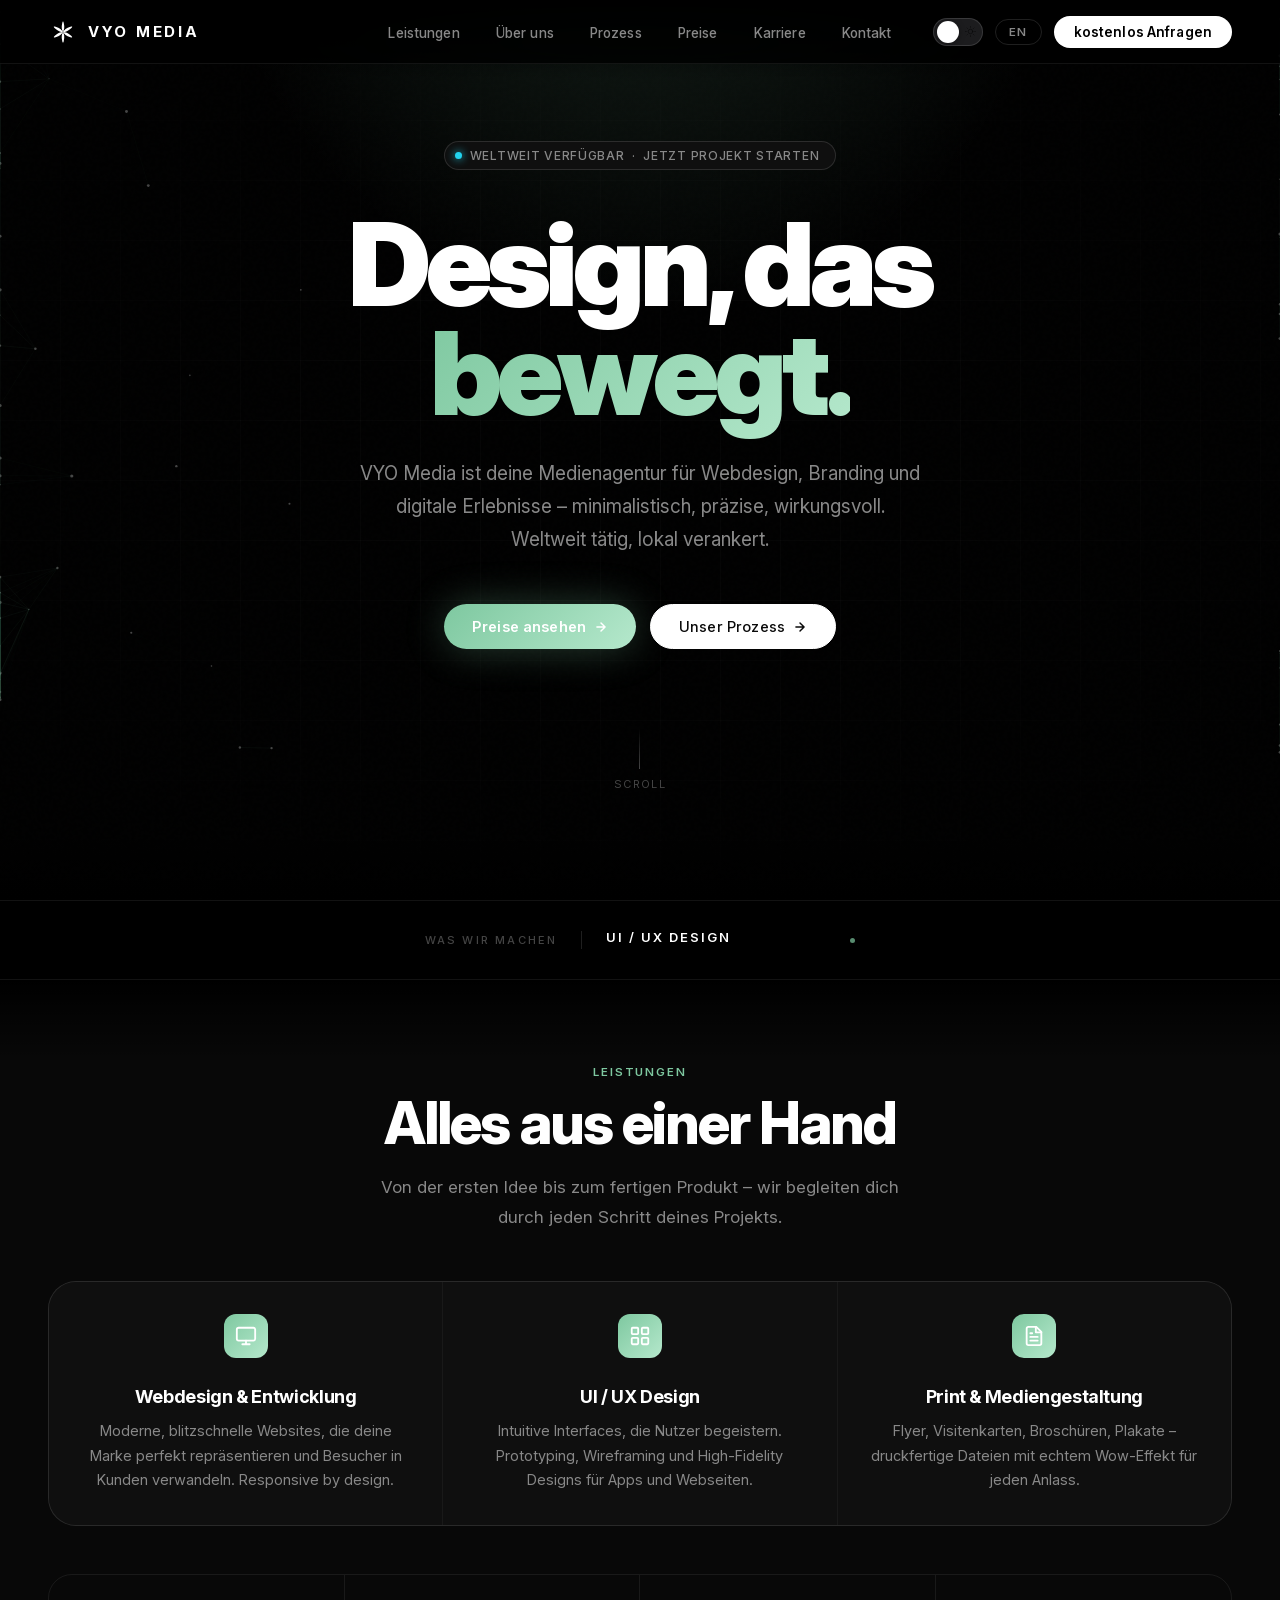
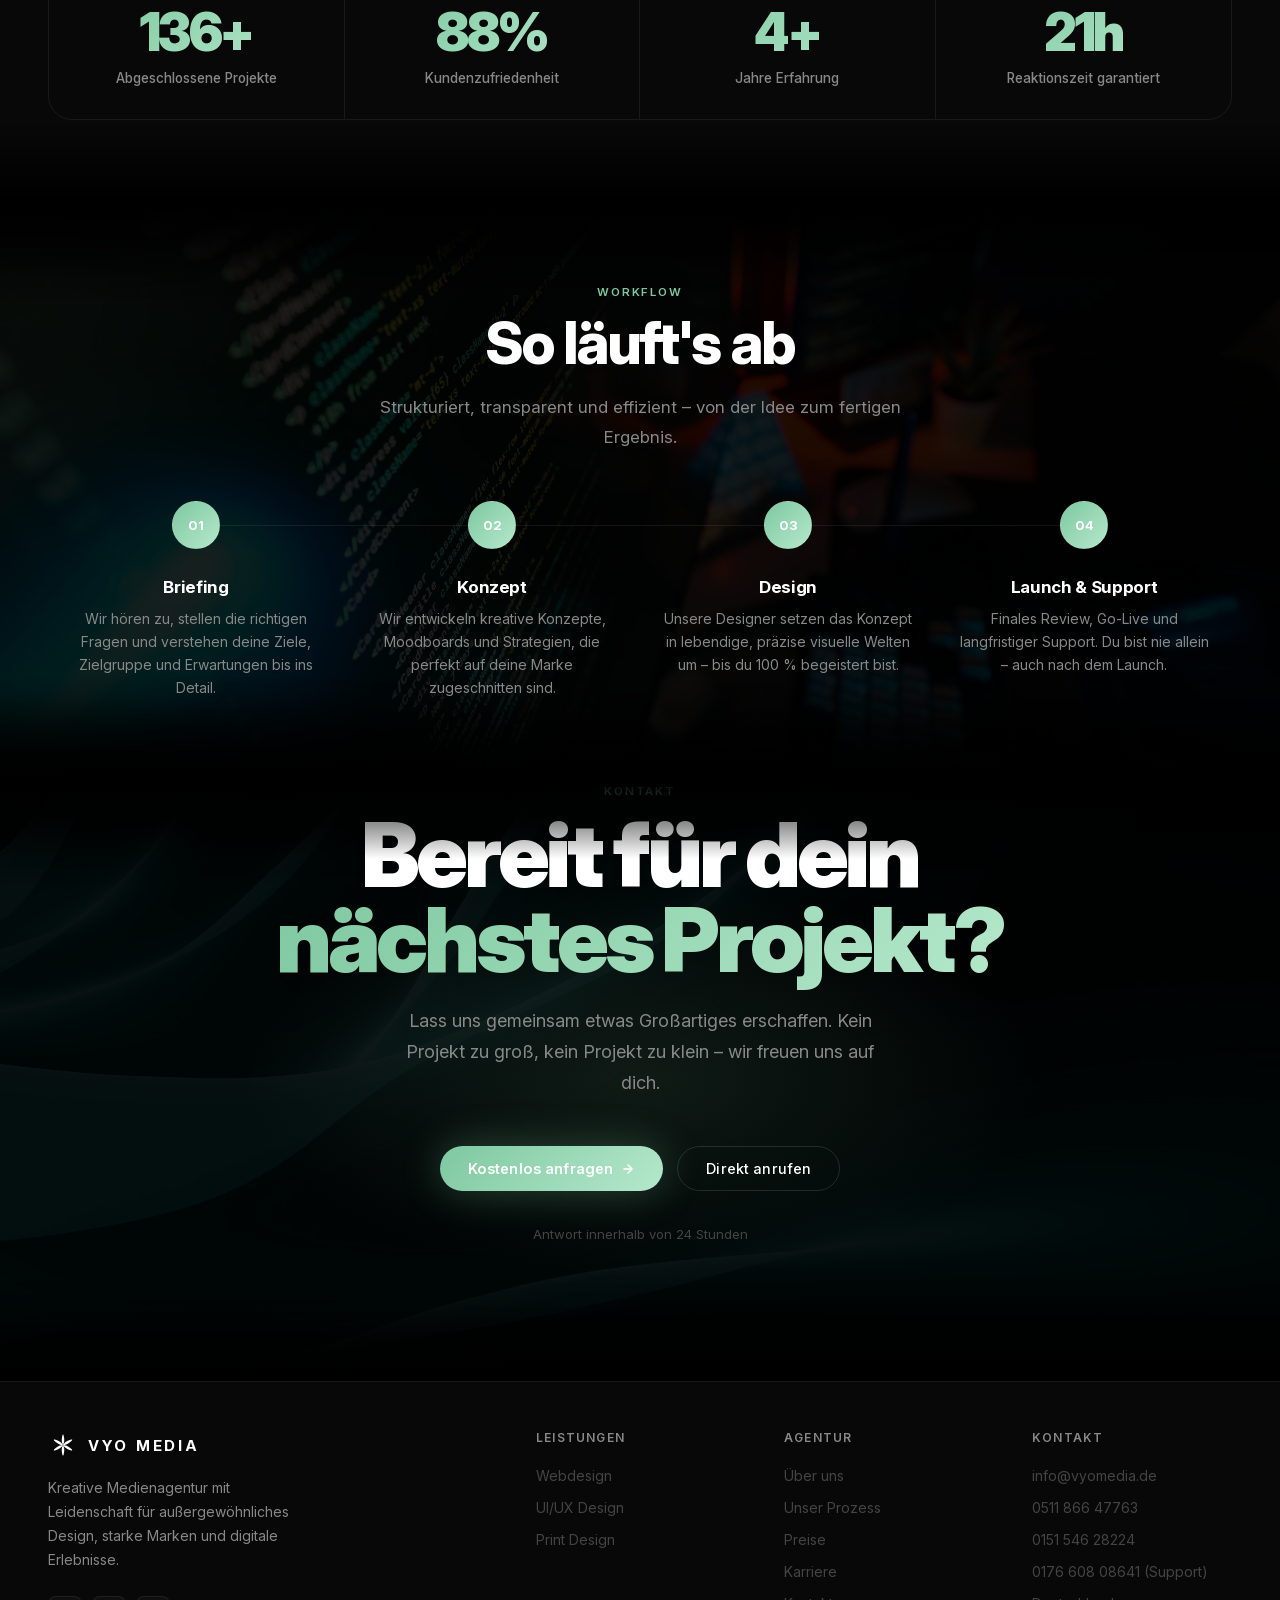
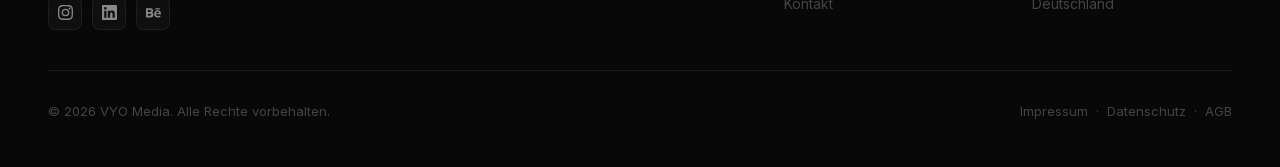
==== commit 72527db0: "Add soft section transitions across all pages Two-layer approach: 1. Background-image sections: edge" ====
--- a/index.html
+++ b/index.html
@@ -263,8 +263,18 @@
     /* ─── SECTIONS COMMON ─────────────────────────────────── */
     .section { padding: 80px 48px; }
     .section-dark { background: var(--bg2); }
+    /* ─── SECTION TRANSITIONS ──────────────────────────── */
+    section { position: relative; }
+    section::before, section::after {
+      content: ''; position: absolute;
+      left: 0; right: 0; height: 80px;
+      pointer-events: none; z-index: 2;
+    }
+    section::before { top: 0; background: linear-gradient(to bottom, var(--bg), transparent); }
+    section::after  { bottom: 0; background: linear-gradient(to top, var(--bg), transparent); }
+
     #process {
-      background-image: linear-gradient(rgba(0,0,0,0.88), rgba(0,0,0,0.88)), url('images/code-screen.jpg');
+      background-image: linear-gradient(rgba(0,0,0,1) 0%, transparent 18%, transparent 82%, rgba(0,0,0,1) 100%), linear-gradient(rgba(0,0,0,0.88), rgba(0,0,0,0.88)), url('images/code-screen.jpg');
       background-size: cover; background-position: center;
     }
     [data-theme="light"] #process { background-image: none; }
@@ -466,7 +476,7 @@
     .cta-banner {
       text-align: center; position: relative; overflow: hidden;
       padding: 0px 48px 88px;
-      background-image: linear-gradient(rgba(0,0,0,0.9), rgba(0,0,0,0.9)), url('images/teal-waves.jpg');
+      background-image: linear-gradient(rgba(0,0,0,1) 0%, transparent 18%, transparent 82%, rgba(0,0,0,1) 100%), linear-gradient(rgba(0,0,0,0.9), rgba(0,0,0,0.9)), url('images/teal-waves.jpg');
       background-size: cover;
       background-position: center;
     }
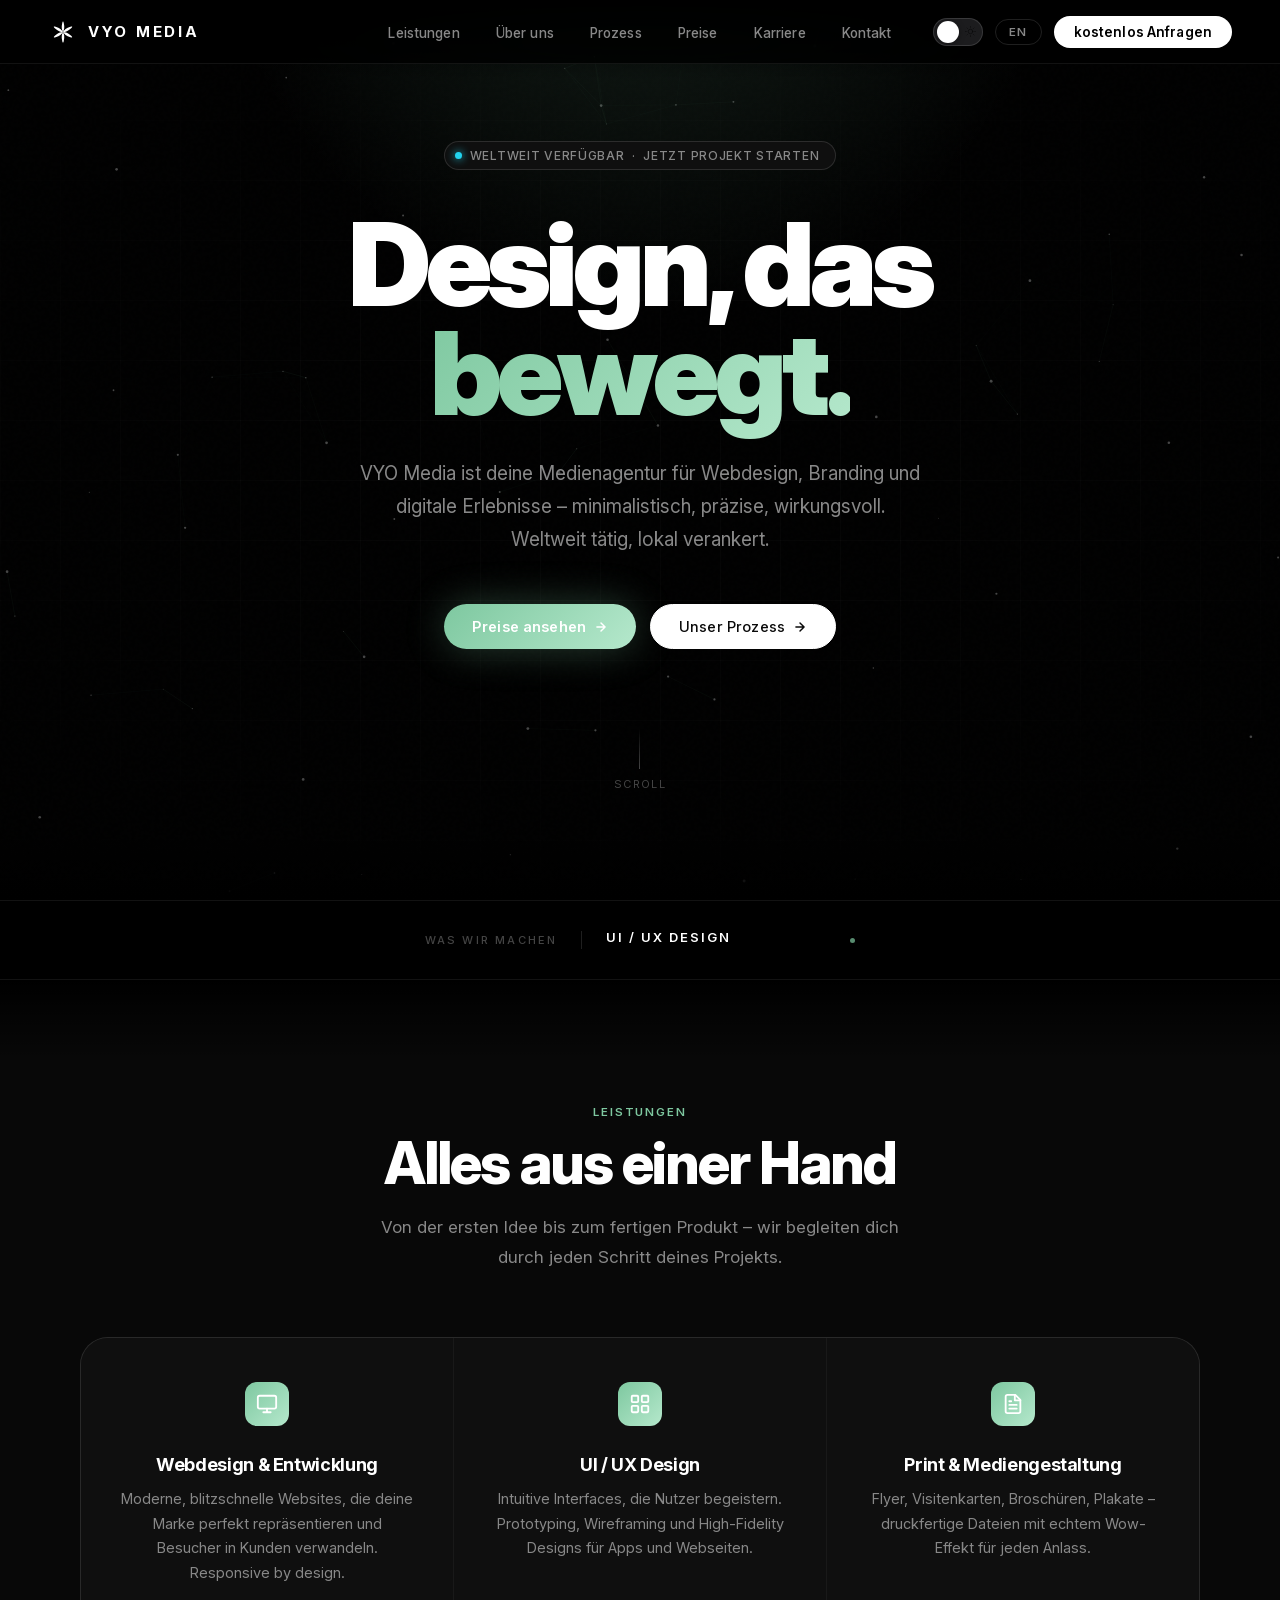
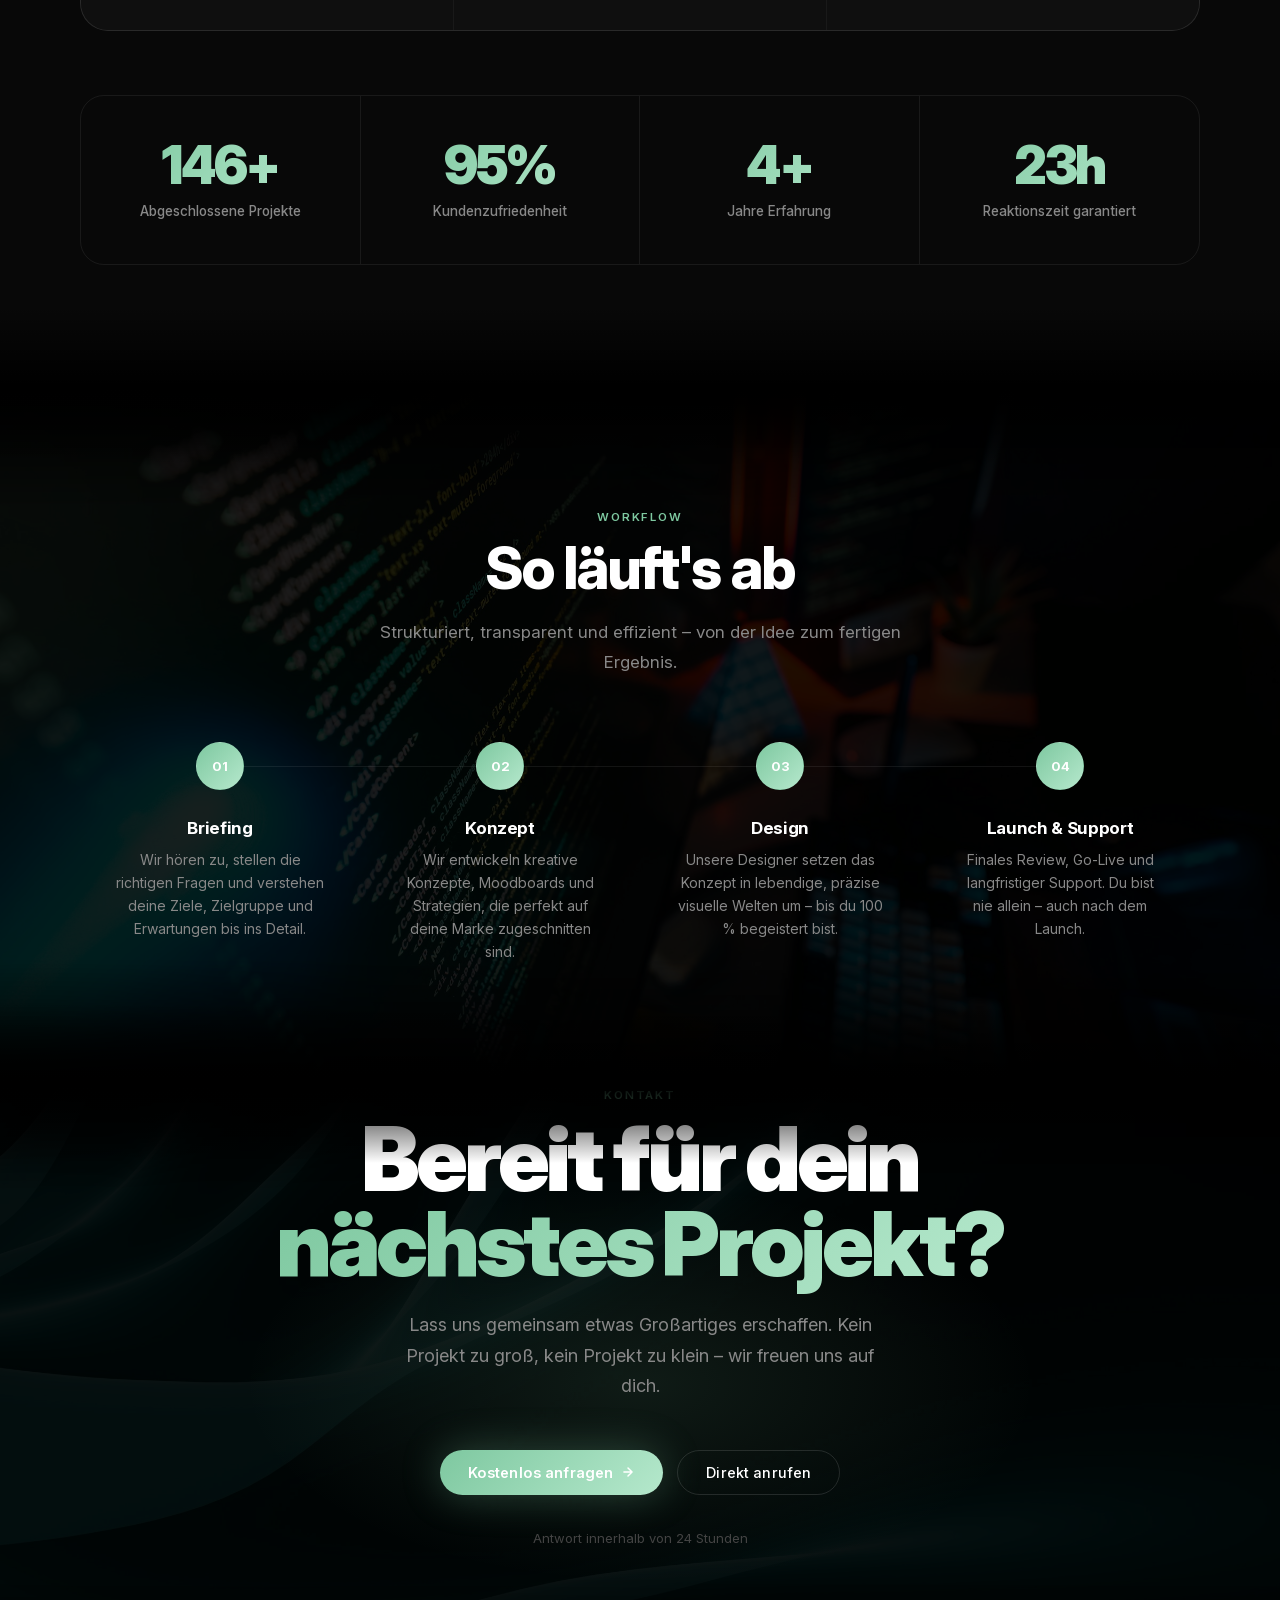
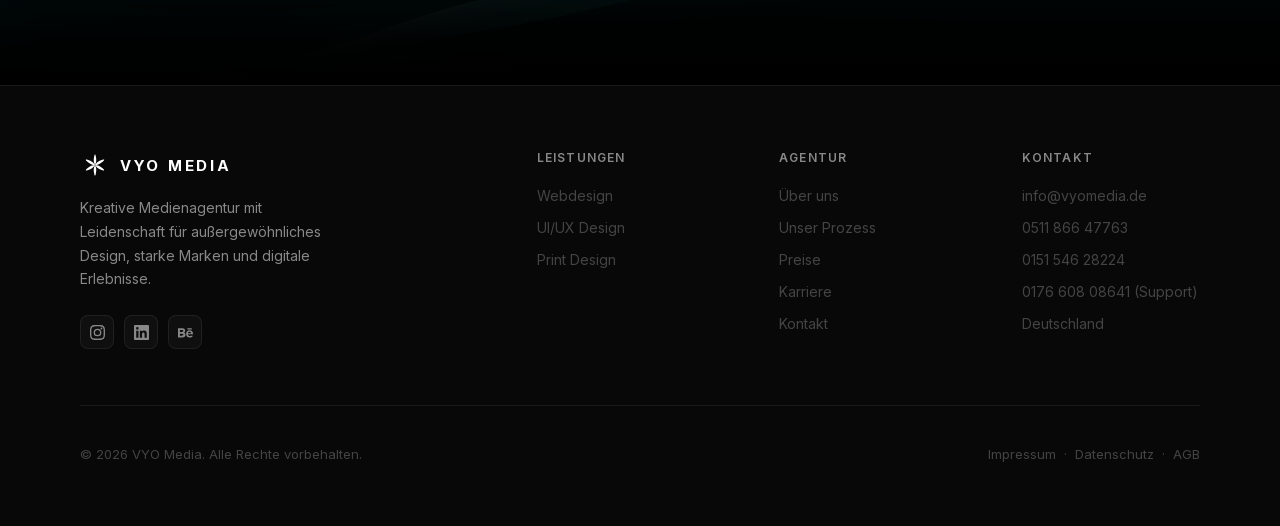
==== commit 55ae3172: "Redesign layout spacing across all pages for premium presentation - Section padding: 80px 48px → 120" ====
--- a/index.html
+++ b/index.html
@@ -261,7 +261,7 @@
     }
 
     /* ─── SECTIONS COMMON ─────────────────────────────────── */
-    .section { padding: 80px 48px; }
+    .section { padding: 120px 80px; }
     .section-dark { background: var(--bg2); }
     /* ─── SECTION TRANSITIONS ──────────────────────────── */
     section { position: relative; }
@@ -293,7 +293,7 @@
       font-size: 17px; color: var(--text2);
       max-width: 560px; line-height: 1.75;
     }
-    .section-header { margin-bottom: 48px; }
+    .section-header { margin-bottom: 64px; }
     .section-header.center { text-align: center; }
     .section-header.center .section-sub { margin: 0 auto; }
 
@@ -306,10 +306,13 @@
       border: 1px solid var(--border);
       border-radius: 28px;
       overflow: hidden;
+      max-width: 1280px;
+      margin-left: auto;
+      margin-right: auto;
     }
 
     .service-card {
-      background: var(--surface); padding: 32px;
+      background: var(--surface); padding: 44px 40px;
       transition: background 0.25s;
       text-align: center;
     }
@@ -340,10 +343,11 @@
     .stats-row {
       display: grid; grid-template-columns: repeat(4, 1fr);
       border: 1px solid var(--border); border-radius: 24px;
-      overflow: hidden; margin-top: 48px;
+      overflow: hidden; margin-top: 64px;
+      max-width: 1280px; margin-left: auto; margin-right: auto;
     }
     .stat-box {
-      padding: 32px; text-align: center;
+      padding: 44px 32px; text-align: center;
       border-right: 1px solid var(--border);
     }
     .stat-box:last-child { border-right: none; }
@@ -359,7 +363,8 @@
     /* ─── ABOUT ───────────────────────────────────────────── */
     .about-wrap {
       display: grid; grid-template-columns: 1fr 1fr;
-      gap: 64px; align-items: center;
+      gap: 96px; align-items: center;
+      max-width: 1280px; margin: 0 auto;
     }
 
     .about-visual {
@@ -396,13 +401,14 @@
     .process-row {
       display: grid; grid-template-columns: repeat(4, 1fr);
       position: relative; gap: 0;
+      max-width: 1280px; margin: 0 auto;
     }
     .process-line {
       position: absolute; top: 24px;
       left: calc(12.5%); right: calc(12.5%);
       height: 1px; background: var(--border); z-index: 0;
     }
-    .process-step { text-align: center; padding: 0 20px; }
+    .process-step { text-align: center; padding: 0 36px; }
     .step-num {
       width: 48px; height: 48px; border-radius: 50%;
       border: 1px solid var(--border2); background: var(--bg2);
@@ -418,7 +424,8 @@
     /* ─── PORTFOLIO TEASER ────────────────────────────────── */
     .portfolio-grid {
       display: grid; grid-template-columns: repeat(3, 1fr);
-      gap: 16px;
+      gap: 24px;
+      max-width: 1280px; margin: 0 auto;
     }
     .portfolio-card {
       border-radius: 20px; overflow: hidden; position: relative;
@@ -505,11 +512,11 @@
     /* ─── FOOTER ──────────────────────────────────────────── */
     footer {
       border-top: 1px solid var(--border); background: var(--bg2);
-      padding: 48px;
+      padding: 64px 80px;
     }
     .footer-top {
       display: grid; grid-template-columns: 2.2fr 1fr 1fr 1fr;
-      gap: 48px; margin-bottom: 40px;
+      gap: 64px; margin-bottom: 56px;
     }
     .footer-brand-desc {
       font-size: 14px; color: var(--text2); line-height: 1.7;
@@ -539,7 +546,7 @@
     .footer-col a:hover { color: var(--text); }
 
     .footer-bottom {
-      border-top: 1px solid var(--border); padding-top: 32px;
+      border-top: 1px solid var(--border); padding-top: 40px;
       display: flex; justify-content: space-between; align-items: center;
     }
     .footer-bottom p { font-size: 13px; color: var(--text3); }
@@ -565,7 +572,7 @@
       .nav-links { display: none; }
       .nav-hamburger { display: flex !important; }
       .nav-cta { display: none; }
-      .section { padding: 60px 24px; }
+      .section { padding: 80px 32px; }
       .hero { padding: 80px 24px 48px; }
       .services-grid {
         display: flex;
@@ -631,7 +638,7 @@
       .portfolio-grid { grid-template-columns: 1fr 1fr; }
       .footer-top { grid-template-columns: 1fr 1fr; }
       .footer-bottom { flex-direction: column; gap: 12px; text-align: center; }
-      footer { padding: 40px 24px 24px; }
+      footer { padding: 48px 32px 32px; }
       .cta-banner { padding: 64px 24px; }
       .service-cycler { padding: 20px 24px; gap: 16px; }
       .cycler-label { font-size: 10px; letter-spacing: 0.14em; }
@@ -667,7 +674,7 @@
       .hero-actions { flex-direction: column; align-items: center; gap: 10px; width: 100%; }
       .hero-actions .btn-primary,
       .hero-actions .btn-ghost { width: 100%; max-width: 300px; justify-content: center; text-align: center; }
-      footer { padding: 32px 20px 20px; }
+      footer { padding: 40px 24px 24px; }
       .footer-top { gap: 28px; }
       .ticker-item { padding: 0 20px; }
       .ticker::before, .ticker::after { width: 40px; }
